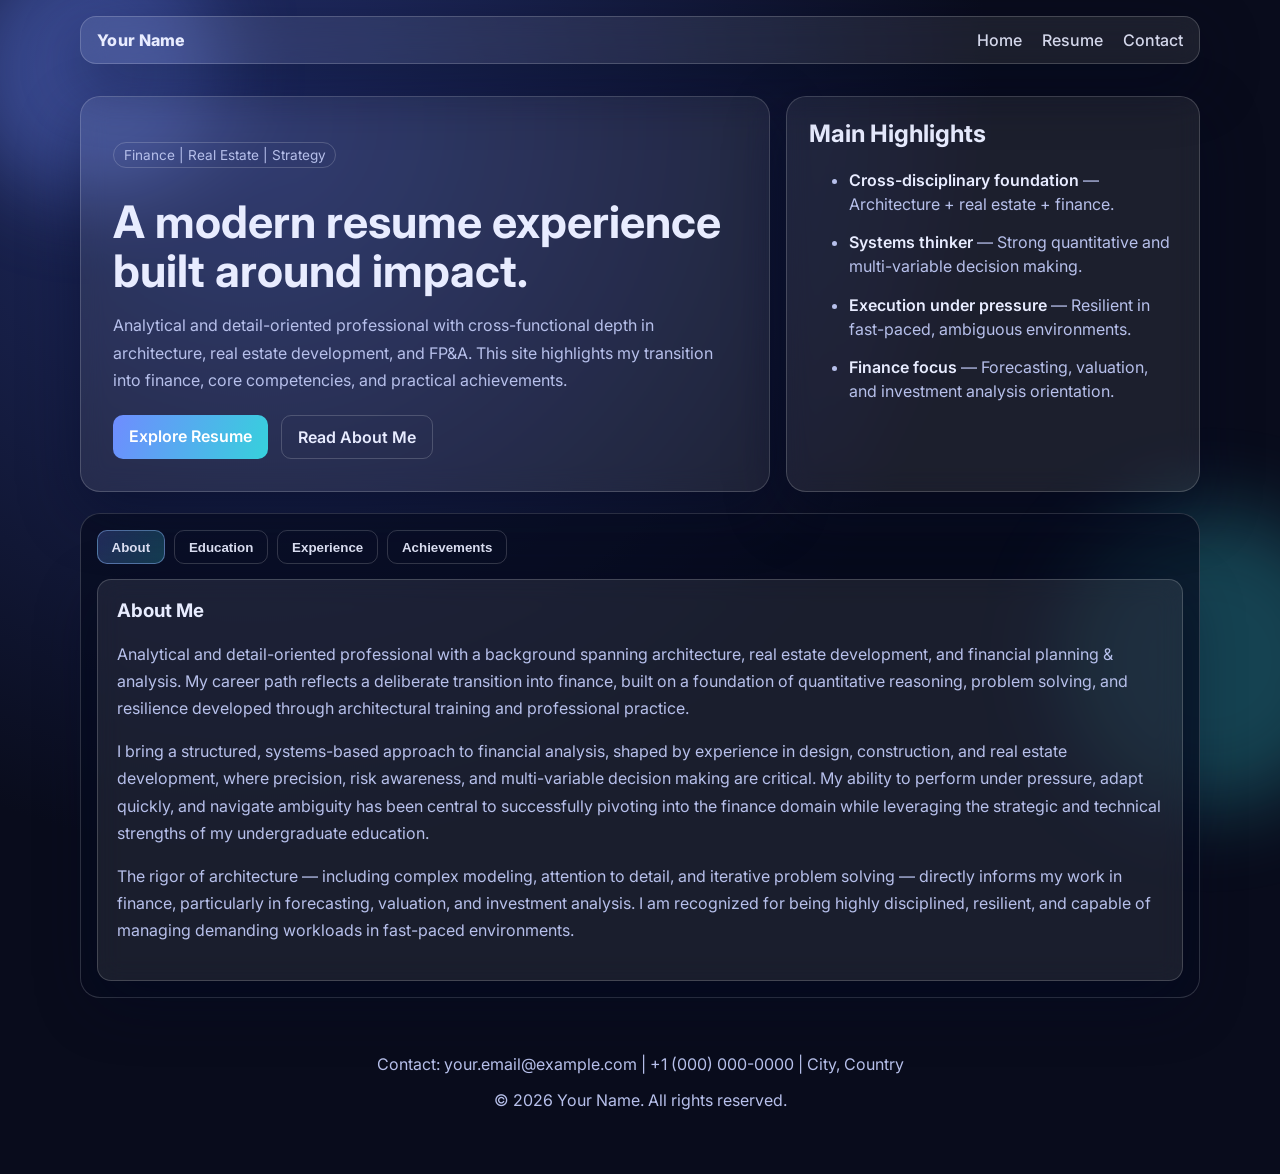
==== index.html @ 7d7ff0dc "Create modern standalone personal resume website" ====
<!doctype html>
<html lang="en">
  <head>
    <meta charset="UTF-8" />
    <meta name="viewport" content="width=device-width, initial-scale=1.0" />
    <title>Personal Resume | Portfolio</title>
    <meta
      name="description"
      content="Modern personal resume website featuring highlights, about, education, experience, and achievements."
    />
    <link rel="preconnect" href="https://fonts.googleapis.com" />
    <link rel="preconnect" href="https://fonts.gstatic.com" crossorigin />
    <link
      href="https://fonts.googleapis.com/css2?family=Inter:wght@400;500;600;700;800&display=swap"
      rel="stylesheet"
    />
    <link rel="stylesheet" href="styles.css" />
  </head>
  <body>
    <div class="bg-orb orb-1"></div>
    <div class="bg-orb orb-2"></div>

    <header class="topbar glass">
      <div class="brand">Your Name</div>
      <nav class="quick-nav" aria-label="Main sections">
        <a href="#home">Home</a>
        <a href="#resume">Resume</a>
        <a href="#contact">Contact</a>
      </nav>
    </header>

    <main>
      <section id="home" class="hero container">
        <div class="hero-content glass">
          <p class="eyebrow">Finance | Real Estate | Strategy</p>
          <h1>A modern resume experience built around impact.</h1>
          <p class="hero-copy">
            Analytical and detail-oriented professional with cross-functional depth in architecture,
            real estate development, and FP&amp;A. This site highlights my transition into finance,
            core competencies, and practical achievements.
          </p>
          <div class="cta-row">
            <a class="btn primary" href="#resume">Explore Resume</a>
            <a class="btn secondary" href="#about">Read About Me</a>
          </div>
        </div>

        <aside class="hero-highlights glass">
          <h2>Main Highlights</h2>
          <ul>
            <li><span>Cross-disciplinary foundation</span> — Architecture + real estate + finance.</li>
            <li><span>Systems thinker</span> — Strong quantitative and multi-variable decision making.</li>
            <li><span>Execution under pressure</span> — Resilient in fast-paced, ambiguous environments.</li>
            <li><span>Finance focus</span> — Forecasting, valuation, and investment analysis orientation.</li>
          </ul>
        </aside>
      </section>

      <section id="resume" class="container resume-shell">
        <div class="tabs" role="tablist" aria-label="Resume content tabs">
          <button class="tab active" data-tab="about" role="tab" aria-selected="true">About</button>
          <button class="tab" data-tab="education" role="tab" aria-selected="false">Education</button>
          <button class="tab" data-tab="experience" role="tab" aria-selected="false">Experience</button>
          <button class="tab" data-tab="achievements" role="tab" aria-selected="false">Achievements</button>
        </div>

        <article id="about" class="panel active glass" role="tabpanel">
          <h3>About Me</h3>
          <p>
            Analytical and detail-oriented professional with a background spanning architecture, real
            estate development, and financial planning &amp; analysis. My career path reflects a
            deliberate transition into finance, built on a foundation of quantitative reasoning,
            problem solving, and resilience developed through architectural training and professional
            practice.
          </p>
          <p>
            I bring a structured, systems-based approach to financial analysis, shaped by experience
            in design, construction, and real estate development, where precision, risk awareness,
            and multi-variable decision making are critical. My ability to perform under pressure,
            adapt quickly, and navigate ambiguity has been central to successfully pivoting into the
            finance domain while leveraging the strategic and technical strengths of my undergraduate
            education.
          </p>
          <p>
            The rigor of architecture — including complex modeling, attention to detail, and
            iterative problem solving — directly informs my work in finance, particularly in
            forecasting, valuation, and investment analysis. I am recognized for being highly
            disciplined, resilient, and capable of managing demanding workloads in fast-paced
            environments.
          </p>
        </article>

        <article id="education" class="panel glass" role="tabpanel" hidden>
          <h3>Education</h3>
          <div class="timeline">
            <div class="timeline-item">
              <h4>Bachelor's Degree in Architecture</h4>
              <p class="meta">University Name • Year</p>
              <p>
                Built a rigorous analytical foundation through design studios, systems modeling, and
                multi-constraint problem solving.
              </p>
            </div>
            <div class="timeline-item">
              <h4>Finance &amp; Analytics Coursework / Certifications</h4>
              <p class="meta">Program Name • Year</p>
              <p>
                Strengthened capabilities in financial modeling, forecasting, valuation, and
                investment analysis.
              </p>
            </div>
          </div>
        </article>

        <article id="experience" class="panel glass" role="tabpanel" hidden>
          <h3>Experience</h3>
          <div class="cards">
            <section class="card">
              <h4>Financial Planning &amp; Analysis</h4>
              <p class="meta">Company • Dates</p>
              <ul>
                <li>Supported budgeting cycles, forecast updates, and variance analysis.</li>
                <li>Developed models to evaluate operational and investment scenarios.</li>
                <li>Partnered cross-functionally to improve financial visibility and decision support.</li>
              </ul>
            </section>
            <section class="card">
              <h4>Real Estate Development</h4>
              <p class="meta">Company • Dates</p>
              <ul>
                <li>Coordinated project planning with cost, timeline, and risk trade-offs in view.</li>
                <li>Assessed development feasibility using multi-variable decision frameworks.</li>
                <li>Contributed to stakeholder communications and execution tracking.</li>
              </ul>
            </section>
            <section class="card">
              <h4>Architecture &amp; Design</h4>
              <p class="meta">Firm • Dates</p>
              <ul>
                <li>Delivered high-detail models and technical documentation under tight timelines.</li>
                <li>Applied iterative, data-informed problem solving to complex design constraints.</li>
                <li>Built a precision-first workflow directly transferable to finance analysis.</li>
              </ul>
            </section>
          </div>
        </article>

        <article id="achievements" class="panel glass" role="tabpanel" hidden>
          <h3>Achievements</h3>
          <div class="achievement-grid">
            <div class="achievement">
              <h4>Career Transition with Momentum</h4>
              <p>
                Successfully pivoted from architecture to finance by leveraging transferable
                analytical and technical strengths.
              </p>
            </div>
            <div class="achievement">
              <h4>High-Pressure Delivery</h4>
              <p>
                Consistently delivered quality outcomes while handling demanding workloads and
                ambiguity.
              </p>
            </div>
            <div class="achievement">
              <h4>Structured Problem Solving</h4>
              <p>
                Recognized for systems-based thinking, detail orientation, and disciplined execution.
              </p>
            </div>
            <div class="achievement">
              <h4>Strategic Financial Perspective</h4>
              <p>
                Applied cross-domain insights to forecasting, valuation, and investment analysis
                decisions.
              </p>
            </div>
          </div>
        </article>
      </section>
    </main>

    <footer id="contact" class="footer container">
      <p>Contact: your.email@example.com | +1 (000) 000-0000 | City, Country</p>
      <p>© <span id="year"></span> Your Name. All rights reserved.</p>
    </footer>

    <script src="app.js"></script>
  </body>
</html>
---- styles.css ----
:root {
  --bg: #090c1c;
  --panel: rgba(255, 255, 255, 0.08);
  --stroke: rgba(255, 255, 255, 0.18);
  --text: #e8ecff;
  --muted: #b7c0eb;
  --accent: #6f8cff;
  --accent-2: #36d1dc;
  --shadow: 0 20px 60px rgba(1, 8, 35, 0.45);
}

* {
  box-sizing: border-box;
}

body {
  margin: 0;
  font-family: 'Inter', system-ui, -apple-system, Segoe UI, Roboto, sans-serif;
  background: radial-gradient(circle at 20% 10%, #212d67 0%, var(--bg) 50%);
  color: var(--text);
  min-height: 100vh;
}

.container {
  width: min(1120px, 92%);
  margin: 0 auto;
}

.glass {
  background: var(--panel);
  border: 1px solid var(--stroke);
  backdrop-filter: blur(12px);
  box-shadow: var(--shadow);
}

.topbar {
  width: min(1120px, 92%);
  margin: 1rem auto 0;
  border-radius: 16px;
  padding: 0.8rem 1rem;
  display: flex;
  justify-content: space-between;
  align-items: center;
  position: sticky;
  top: 1rem;
  z-index: 20;
}

.brand {
  font-weight: 800;
  letter-spacing: 0.3px;
}

.quick-nav a {
  color: var(--text);
  text-decoration: none;
  margin-left: 1rem;
  font-weight: 500;
  opacity: 0.9;
}

.hero {
  margin-top: 2rem;
  display: grid;
  grid-template-columns: 1.25fr 0.75fr;
  gap: 1rem;
}

.hero-content,
.hero-highlights,
.resume-shell,
.footer {
  border-radius: 20px;
}

.hero-content {
  padding: 2rem;
}

.eyebrow {
  display: inline-flex;
  padding: 0.25rem 0.6rem;
  border: 1px solid var(--stroke);
  border-radius: 999px;
  color: var(--muted);
  font-size: 0.85rem;
}

h1 {
  margin: 1rem 0 0.8rem;
  font-size: clamp(1.75rem, 4vw, 2.8rem);
  line-height: 1.1;
}

.hero-copy {
  color: var(--muted);
  line-height: 1.7;
}

.cta-row {
  margin-top: 1.3rem;
  display: flex;
  flex-wrap: wrap;
  gap: 0.8rem;
}

.btn {
  text-decoration: none;
  padding: 0.7rem 1rem;
  border-radius: 10px;
  font-weight: 600;
}

.btn.primary {
  color: #fff;
  background: linear-gradient(110deg, var(--accent), var(--accent-2));
}

.btn.secondary {
  color: var(--text);
  border: 1px solid var(--stroke);
}

.hero-highlights {
  padding: 1.4rem;
}

.hero-highlights h2,
.panel h3 {
  margin-top: 0;
}

.hero-highlights li {
  margin-bottom: 0.9rem;
  color: var(--muted);
  line-height: 1.5;
}

.hero-highlights span {
  color: var(--text);
  font-weight: 600;
}

.resume-shell {
  margin-top: 1.3rem;
  padding: 1rem;
  background: rgba(7, 11, 30, 0.65);
  border: 1px solid var(--stroke);
}

.tabs {
  display: flex;
  flex-wrap: wrap;
  gap: 0.6rem;
  margin-bottom: 0.9rem;
}

.tab {
  background: transparent;
  color: var(--text);
  border: 1px solid var(--stroke);
  border-radius: 10px;
  padding: 0.55rem 0.85rem;
  font-weight: 600;
  cursor: pointer;
}

.tab.active {
  background: linear-gradient(110deg, rgba(111, 140, 255, 0.25), rgba(54, 209, 220, 0.25));
  border-color: rgba(146, 189, 255, 0.5);
}

.panel {
  padding: 1.2rem;
  border-radius: 14px;
}

.panel p,
.panel li {
  color: var(--muted);
  line-height: 1.7;
}

.timeline {
  border-left: 2px solid rgba(136, 157, 255, 0.5);
  padding-left: 1rem;
}

.timeline-item + .timeline-item {
  margin-top: 1rem;
}

.meta {
  color: #a6b1e8;
  font-size: 0.92rem;
}

.cards,
.achievement-grid {
  display: grid;
  gap: 0.9rem;
}

.cards {
  grid-template-columns: repeat(3, minmax(0, 1fr));
}

.card,
.achievement {
  padding: 1rem;
  border: 1px solid var(--stroke);
  border-radius: 12px;
  background: rgba(255, 255, 255, 0.04);
}

.achievement-grid {
  grid-template-columns: repeat(2, minmax(0, 1fr));
}

.footer {
  margin: 1.5rem auto 2rem;
  text-align: center;
  color: var(--muted);
  padding: 1rem;
}

.bg-orb {
  position: fixed;
  border-radius: 50%;
  filter: blur(40px);
  z-index: -1;
}

.orb-1 {
  width: 260px;
  height: 260px;
  background: rgba(111, 140, 255, 0.35);
  top: -60px;
  left: -40px;
}

.orb-2 {
  width: 300px;
  height: 300px;
  background: rgba(54, 209, 220, 0.28);
  right: -80px;
  bottom: 10%;
}

@media (max-width: 920px) {
  .hero,
  .cards,
  .achievement-grid {
    grid-template-columns: 1fr;
  }
}

@media (max-width: 640px) {
  .topbar {
    flex-direction: column;
    gap: 0.5rem;
  }

  .quick-nav a {
    margin: 0 0.4rem;
  }

  .hero-content,
  .hero-highlights {
    padding: 1.2rem;
  }
}
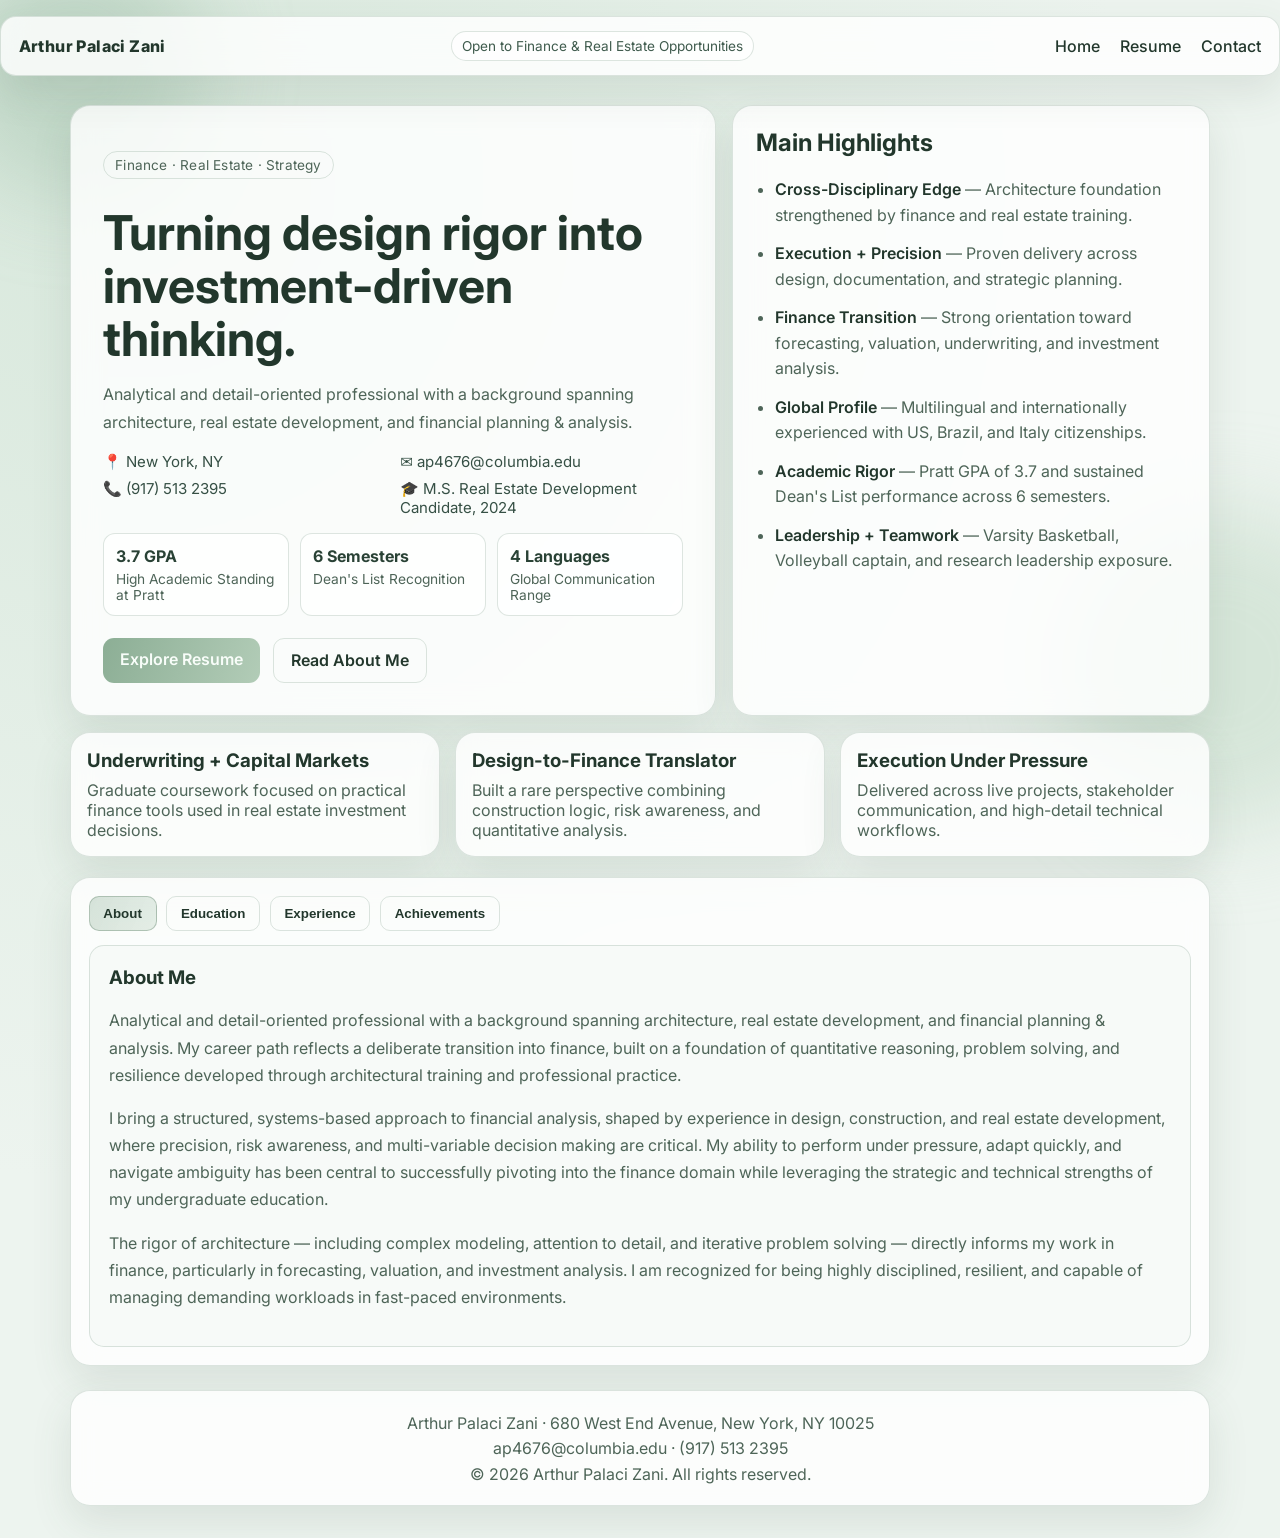
==== commit a977ac49: "Rewrite resume page and refresh PR-ready design" ====
--- a/index.html
+++ b/index.html
@@ -3,11 +3,12 @@
   <head>
     <meta charset="UTF-8" />
     <meta name="viewport" content="width=device-width, initial-scale=1.0" />
-    <title>Personal Resume | Portfolio</title>
+    <title>Arthur Palaci Zani | Resume</title>
     <meta
       name="description"
-      content="Modern personal resume website featuring highlights, about, education, experience, and achievements."
+      content="Modern resume website for Arthur Palaci Zani featuring highlights, education, experience, achievements, and profile details."
     />
+    <meta name="keywords" content="Arthur Palaci Zani, resume, finance, real estate, FP&A, architecture" />
     <link rel="preconnect" href="https://fonts.googleapis.com" />
     <link rel="preconnect" href="https://fonts.gstatic.com" crossorigin />
     <link
@@ -17,11 +18,12 @@
     <link rel="stylesheet" href="styles.css" />
   </head>
   <body>
-    <div class="bg-orb orb-1"></div>
-    <div class="bg-orb orb-2"></div>
+    <div class="bg-orb orb-1" aria-hidden="true"></div>
+    <div class="bg-orb orb-2" aria-hidden="true"></div>
 
     <header class="topbar glass">
-      <div class="brand">Your Name</div>
+      <div class="brand">Arthur Palaci Zani</div>
+      <p class="status-pill">Open to Finance &amp; Real Estate Opportunities</p>
       <nav class="quick-nav" aria-label="Main sections">
         <a href="#home">Home</a>
         <a href="#resume">Resume</a>
@@ -32,13 +34,32 @@
     <main>
       <section id="home" class="hero container">
         <div class="hero-content glass">
-          <p class="eyebrow">Finance | Real Estate | Strategy</p>
-          <h1>A modern resume experience built around impact.</h1>
+          <p class="eyebrow">Finance · Real Estate · Strategy</p>
+          <h1>Turning design rigor into investment-driven thinking.</h1>
           <p class="hero-copy">
-            Analytical and detail-oriented professional with cross-functional depth in architecture,
-            real estate development, and FP&amp;A. This site highlights my transition into finance,
-            core competencies, and practical achievements.
-          </p>
+            Analytical and detail-oriented professional with a background spanning architecture,
+            real estate development, and financial planning &amp; analysis.
+          </p>
+          <div class="meta-grid">
+            <p>📍 New York, NY</p>
+            <p>✉️ ap4676@columbia.edu</p>
+            <p>📞 (917) 513 2395</p>
+            <p>🎓 M.S. Real Estate Development Candidate, 2024</p>
+          </div>
+          <div class="kpi-grid" aria-label="Profile key performance indicators">
+            <div class="kpi-card">
+              <p class="kpi-value">3.7 GPA</p>
+              <p class="kpi-label">High Academic Standing at Pratt</p>
+            </div>
+            <div class="kpi-card">
+              <p class="kpi-value">6 Semesters</p>
+              <p class="kpi-label">Dean's List Recognition</p>
+            </div>
+            <div class="kpi-card">
+              <p class="kpi-value">4 Languages</p>
+              <p class="kpi-label">Global Communication Range</p>
+            </div>
+          </div>
           <div class="cta-row">
             <a class="btn primary" href="#resume">Explore Resume</a>
             <a class="btn secondary" href="#about">Read About Me</a>
@@ -48,15 +69,32 @@
         <aside class="hero-highlights glass">
           <h2>Main Highlights</h2>
           <ul>
-            <li><span>Cross-disciplinary foundation</span> — Architecture + real estate + finance.</li>
-            <li><span>Systems thinker</span> — Strong quantitative and multi-variable decision making.</li>
-            <li><span>Execution under pressure</span> — Resilient in fast-paced, ambiguous environments.</li>
-            <li><span>Finance focus</span> — Forecasting, valuation, and investment analysis orientation.</li>
+            <li><span>Cross-Disciplinary Edge</span> — Architecture foundation strengthened by finance and real estate training.</li>
+            <li><span>Execution + Precision</span> — Proven delivery across design, documentation, and strategic planning.</li>
+            <li><span>Finance Transition</span> — Strong orientation toward forecasting, valuation, underwriting, and investment analysis.</li>
+            <li><span>Global Profile</span> — Multilingual and internationally experienced with US, Brazil, and Italy citizenships.</li>
+            <li><span>Academic Rigor</span> — Pratt GPA of 3.7 and sustained Dean's List performance across 6 semesters.</li>
+            <li><span>Leadership + Teamwork</span> — Varsity Basketball, Volleyball captain, and research leadership exposure.</li>
           </ul>
         </aside>
       </section>
 
-      <section id="resume" class="container resume-shell">
+      <section class="container snapshot" aria-label="Impact snapshot">
+        <article class="snapshot-card glass">
+          <h3>Underwriting + Capital Markets</h3>
+          <p>Graduate coursework focused on practical finance tools used in real estate investment decisions.</p>
+        </article>
+        <article class="snapshot-card glass">
+          <h3>Design-to-Finance Translator</h3>
+          <p>Built a rare perspective combining construction logic, risk awareness, and quantitative analysis.</p>
+        </article>
+        <article class="snapshot-card glass">
+          <h3>Execution Under Pressure</h3>
+          <p>Delivered across live projects, stakeholder communication, and high-detail technical workflows.</p>
+        </article>
+      </section>
+
+      <section id="resume" class="container resume-shell glass">
         <div class="tabs" role="tablist" aria-label="Resume content tabs">
           <button class="tab active" data-tab="about" role="tab" aria-selected="true">About</button>
           <button class="tab" data-tab="education" role="tab" aria-selected="false">Education</button>
@@ -64,7 +102,7 @@
           <button class="tab" data-tab="achievements" role="tab" aria-selected="false">Achievements</button>
         </div>
 
-        <article id="about" class="panel active glass" role="tabpanel">
+        <article id="about" class="panel active" role="tabpanel">
           <h3>About Me</h3>
           <p>
             Analytical and detail-oriented professional with a background spanning architecture, real
@@ -90,99 +128,115 @@
           </p>
         </article>
 
-        <article id="education" class="panel glass" role="tabpanel" hidden>
+        <article id="education" class="panel" role="tabpanel" hidden>
           <h3>Education</h3>
           <div class="timeline">
             <div class="timeline-item">
-              <h4>Bachelor's Degree in Architecture</h4>
-              <p class="meta">University Name • Year</p>
+              <h4>Columbia University — M.S. Real Estate Development Candidate</h4>
+              <p class="meta">2024 · High-level graduate performance in real estate finance curriculum</p>
               <p>
-                Built a rigorous analytical foundation through design studios, systems modeling, and
-                multi-constraint problem solving.
+                Relevant coursework: Real Estate Finance, Funds Management &amp; Capital Raising,
+                Securitized Commercial RE Debt, Underwriting, Capital Markets, and REIT Analysis.
               </p>
             </div>
             <div class="timeline-item">
-              <h4>Finance &amp; Analytics Coursework / Certifications</h4>
-              <p class="meta">Program Name • Year</p>
+              <h4>Pratt Institute — Bachelor of Architecture</h4>
+              <p class="meta">2024 · GPA 3.7 · Dean's List (6 semesters)</p>
               <p>
-                Strengthened capabilities in financial modeling, forecasting, valuation, and
-                investment analysis.
+                Relevant coursework: Design 1–5, Entrepreneurial Mindset, Representation 1–3,
+                Macro &amp; Micro Economics, Construction Documents, Concrete, Steel, and Statics.
               </p>
-            </div>
-          </div>
-        </article>
-
-        <article id="experience" class="panel glass" role="tabpanel" hidden>
+              <p>
+                Minor in Entrepreneurship. Activities include Varsity Basketball (3 years), Volleyball
+                Captain (2019), and Research Assistant (4th year).
+              </p>
+            </div>
+          </div>
+        </article>
+
+        <article id="experience" class="panel" role="tabpanel" hidden>
           <h3>Experience</h3>
           <div class="cards">
             <section class="card">
-              <h4>Financial Planning &amp; Analysis</h4>
-              <p class="meta">Company • Dates</p>
-              <ul>
-                <li>Supported budgeting cycles, forecast updates, and variance analysis.</li>
-                <li>Developed models to evaluate operational and investment scenarios.</li>
-                <li>Partnered cross-functionally to improve financial visibility and decision support.</li>
+              <h4>LHP Architects — Junior Designer / Marketing Strategist</h4>
+              <p class="meta">New York, NY · August 2022 – 2025</p>
+              <ul>
+                <li>Innovated architectural designs and led marketing strategies to improve outreach and engagement.</li>
+                <li>Built social media content strategy across Facebook and LinkedIn, increasing digital visibility.</li>
+                <li>Collaborated on MTA 68th Street Hunter Station rehabilitation and ADA compliance-driven redesigns.</li>
+                <li>Contributed to RFPs, design refinements, and construction documentation across civic/public projects.</li>
+                <li>Produced 3D models and prints supporting submissions and project storytelling.</li>
               </ul>
             </section>
             <section class="card">
-              <h4>Real Estate Development</h4>
-              <p class="meta">Company • Dates</p>
-              <ul>
-                <li>Coordinated project planning with cost, timeline, and risk trade-offs in view.</li>
-                <li>Assessed development feasibility using multi-variable decision frameworks.</li>
-                <li>Contributed to stakeholder communications and execution tracking.</li>
+              <h4>XDEA Architects — Employee / Design Consultant</h4>
+              <p class="meta">New York, NY · June 2022 – August 2022</p>
+              <ul>
+                <li>Prepared design animations and project documentation to accelerate approvals and client decisions.</li>
+                <li>Supported development planning for a Florida Board of Veterans memorial project.</li>
+                <li>Contributed design work for a new sports facility in partnership with a Florida school district.</li>
               </ul>
             </section>
             <section class="card">
-              <h4>Architecture &amp; Design</h4>
-              <p class="meta">Firm • Dates</p>
-              <ul>
-                <li>Delivered high-detail models and technical documentation under tight timelines.</li>
-                <li>Applied iterative, data-informed problem solving to complex design constraints.</li>
-                <li>Built a precision-first workflow directly transferable to finance analysis.</li>
+              <h4>Jonathan Raible — Restoration Architect Intern</h4>
+              <p class="meta">New York, NY · May 2021 – August 2021</p>
+              <ul>
+                <li>Built technical knowledge in historical restoration and preservation workflows.</li>
+                <li>Performed site visits to identify structural issues and support practical restoration strategies.</li>
+                <li>Strengthened architectural diagnostics, problem solving, and field coordination skills.</li>
               </ul>
             </section>
           </div>
         </article>
 
-        <article id="achievements" class="panel glass" role="tabpanel" hidden>
-          <h3>Achievements</h3>
+        <article id="achievements" class="panel" role="tabpanel" hidden>
+          <h3>Achievements &amp; Additional Information</h3>
           <div class="achievement-grid">
             <div class="achievement">
-              <h4>Career Transition with Momentum</h4>
-              <p>
-                Successfully pivoted from architecture to finance by leveraging transferable
-                analytical and technical strengths.
-              </p>
-            </div>
-            <div class="achievement">
-              <h4>High-Pressure Delivery</h4>
-              <p>
-                Consistently delivered quality outcomes while handling demanding workloads and
-                ambiguity.
-              </p>
-            </div>
-            <div class="achievement">
-              <h4>Structured Problem Solving</h4>
-              <p>
-                Recognized for systems-based thinking, detail orientation, and disciplined execution.
-              </p>
-            </div>
-            <div class="achievement">
-              <h4>Strategic Financial Perspective</h4>
-              <p>
-                Applied cross-domain insights to forecasting, valuation, and investment analysis
-                decisions.
-              </p>
+              <h4>Certifications &amp; Awards</h4>
+              <ul>
+                <li>FAA Drone Certified</li>
+                <li>OSHEA Certification</li>
+                <li>ACADIA Research Project Publication</li>
+                <li>ACADIA Denver Presentation</li>
+                <li>Selected Projects (6 semesters)</li>
+              </ul>
+            </div>
+            <div class="achievement">
+              <h4>Technical Skills</h4>
+              <ul>
+                <li>Adobe Suite</li>
+                <li>Excel</li>
+                <li>Bloomberg</li>
+                <li>Refinitiv Workspace</li>
+                <li>Bluebeam, BIM, and Revit</li>
+              </ul>
+            </div>
+            <div class="achievement">
+              <h4>Languages</h4>
+              <ul>
+                <li>English</li>
+                <li>Portuguese</li>
+                <li>Spanish</li>
+                <li>Italian</li>
+              </ul>
+            </div>
+            <div class="achievement">
+              <h4>Interests &amp; Citizenship</h4>
+              <ul>
+                <li>Basketball, Tennis, Skiing, Motor Racing</li>
+                <li>Citizenships: United States, Brazil, Italy</li>
+              </ul>
             </div>
           </div>
         </article>
       </section>
     </main>
 
-    <footer id="contact" class="footer container">
-      <p>Contact: your.email@example.com | +1 (000) 000-0000 | City, Country</p>
-      <p>© <span id="year"></span> Your Name. All rights reserved.</p>
+    <footer id="contact" class="footer container glass">
+      <p>Arthur Palaci Zani · 680 West End Avenue, New York, NY 10025</p>
+      <p>ap4676@columbia.edu · (917) 513 2395</p>
+      <p>© <span id="year"></span> Arthur Palaci Zani. All rights reserved.</p>
     </footer>
 
     <script src="app.js"></script>
--- a/styles.css
+++ b/styles.css
@@ -1,12 +1,13 @@
 :root {
-  --bg: #090c1c;
-  --panel: rgba(255, 255, 255, 0.08);
-  --stroke: rgba(255, 255, 255, 0.18);
-  --text: #e8ecff;
-  --muted: #b7c0eb;
-  --accent: #6f8cff;
-  --accent-2: #36d1dc;
-  --shadow: 0 20px 60px rgba(1, 8, 35, 0.45);
+  --bg: #edf4ef;
+  --panel: rgba(255, 255, 255, 0.82);
+  --panel-soft: rgba(246, 250, 247, 0.88);
+  --stroke: rgba(121, 151, 130, 0.25);
+  --text: #22372c;
+  --muted: #4e6558;
+  --accent: #8cae95;
+  --accent-2: #b2ccb7;
+  --shadow: 0 16px 40px rgba(69, 90, 74, 0.12);
 }
 
 * {
@@ -16,58 +17,69 @@
 body {
   margin: 0;
   font-family: 'Inter', system-ui, -apple-system, Segoe UI, Roboto, sans-serif;
-  background: radial-gradient(circle at 20% 10%, #212d67 0%, var(--bg) 50%);
+  background: radial-gradient(circle at 10% 12%, #d8e8dc 0%, var(--bg) 56%);
   color: var(--text);
   min-height: 100vh;
 }
 
 .container {
-  width: min(1120px, 92%);
+  width: min(1140px, 92%);
   margin: 0 auto;
 }
 
 .glass {
   background: var(--panel);
   border: 1px solid var(--stroke);
-  backdrop-filter: blur(12px);
   box-shadow: var(--shadow);
+  backdrop-filter: blur(14px);
 }
 
 .topbar {
-  width: min(1120px, 92%);
-  margin: 1rem auto 0;
+  margin-top: 1rem;
   border-radius: 16px;
-  padding: 0.8rem 1rem;
-  display: flex;
-  justify-content: space-between;
+  padding: 0.9rem 1.1rem;
+  display: grid;
+  grid-template-columns: auto 1fr auto;
+  gap: 0.8rem;
   align-items: center;
   position: sticky;
   top: 1rem;
-  z-index: 20;
+  z-index: 30;
 }
 
 .brand {
   font-weight: 800;
-  letter-spacing: 0.3px;
+  letter-spacing: 0.4px;
+}
+
+.status-pill {
+  margin: 0;
+  justify-self: center;
+  font-size: 0.85rem;
+  color: #3f5b4d;
+  border: 1px solid var(--stroke);
+  padding: 0.35rem 0.65rem;
+  border-radius: 999px;
+  background: rgba(255, 255, 255, 0.7);
 }
 
 .quick-nav a {
-  color: var(--text);
   text-decoration: none;
+  color: var(--text);
+  font-weight: 500;
   margin-left: 1rem;
-  font-weight: 500;
-  opacity: 0.9;
 }
 
 .hero {
-  margin-top: 2rem;
-  display: grid;
-  grid-template-columns: 1.25fr 0.75fr;
+  margin-top: 1.8rem;
+  display: grid;
+  grid-template-columns: 1.15fr 0.85fr;
   gap: 1rem;
 }
 
 .hero-content,
 .hero-highlights,
+.snapshot-card,
 .resume-shell,
 .footer {
   border-radius: 20px;
@@ -78,17 +90,18 @@
 }
 
 .eyebrow {
-  display: inline-flex;
-  padding: 0.25rem 0.6rem;
+  display: inline-block;
   border: 1px solid var(--stroke);
   border-radius: 999px;
   color: var(--muted);
+  padding: 0.3rem 0.7rem;
   font-size: 0.85rem;
+  letter-spacing: 0.2px;
 }
 
 h1 {
-  margin: 1rem 0 0.8rem;
-  font-size: clamp(1.75rem, 4vw, 2.8rem);
+  margin: 0.9rem 0 0.8rem;
+  font-size: clamp(1.8rem, 4vw, 3rem);
   line-height: 1.1;
 }
 
@@ -97,8 +110,47 @@
   line-height: 1.7;
 }
 
+.meta-grid {
+  display: grid;
+  grid-template-columns: repeat(2, minmax(0, 1fr));
+  gap: 0.5rem 0.9rem;
+  margin-top: 1rem;
+}
+
+.meta-grid p {
+  margin: 0;
+  color: #365045;
+  font-size: 0.94rem;
+}
+
+.kpi-grid {
+  margin-top: 1rem;
+  display: grid;
+  grid-template-columns: repeat(3, minmax(0, 1fr));
+  gap: 0.7rem;
+}
+
+.kpi-card {
+  background: rgba(255, 255, 255, 0.8);
+  border: 1px solid var(--stroke);
+  border-radius: 12px;
+  padding: 0.75rem;
+}
+
+.kpi-value {
+  margin: 0;
+  font-weight: 700;
+  color: #294235;
+}
+
+.kpi-label {
+  margin: 0.3rem 0 0;
+  color: var(--muted);
+  font-size: 0.86rem;
+}
+
 .cta-row {
-  margin-top: 1.3rem;
+  margin-top: 1.4rem;
   display: flex;
   flex-wrap: wrap;
   gap: 0.8rem;
@@ -106,13 +158,13 @@
 
 .btn {
   text-decoration: none;
-  padding: 0.7rem 1rem;
-  border-radius: 10px;
   font-weight: 600;
+  border-radius: 11px;
+  padding: 0.72rem 1.06rem;
 }
 
 .btn.primary {
-  color: #fff;
+  color: #f8fdf9;
   background: linear-gradient(110deg, var(--accent), var(--accent-2));
 }
 
@@ -130,10 +182,14 @@
   margin-top: 0;
 }
 
+.hero-highlights ul {
+  padding-left: 1.2rem;
+}
+
 .hero-highlights li {
-  margin-bottom: 0.9rem;
-  color: var(--muted);
-  line-height: 1.5;
+  color: var(--muted);
+  margin-bottom: 0.8rem;
+  line-height: 1.6;
 }
 
 .hero-highlights span {
@@ -141,11 +197,29 @@
   font-weight: 600;
 }
 
+.snapshot {
+  margin-top: 1rem;
+  display: grid;
+  grid-template-columns: repeat(3, minmax(0, 1fr));
+  gap: 0.9rem;
+}
+
+.snapshot-card {
+  padding: 1rem;
+}
+
+.snapshot-card h3 {
+  margin: 0 0 0.5rem;
+}
+
+.snapshot-card p {
+  margin: 0;
+  color: var(--muted);
+}
+
 .resume-shell {
-  margin-top: 1.3rem;
-  padding: 1rem;
-  background: rgba(7, 11, 30, 0.65);
-  border: 1px solid var(--stroke);
+  margin-top: 1.25rem;
+  padding: 1.1rem;
 }
 
 .tabs {
@@ -160,19 +234,21 @@
   color: var(--text);
   border: 1px solid var(--stroke);
   border-radius: 10px;
-  padding: 0.55rem 0.85rem;
+  padding: 0.58rem 0.86rem;
   font-weight: 600;
   cursor: pointer;
 }
 
 .tab.active {
-  background: linear-gradient(110deg, rgba(111, 140, 255, 0.25), rgba(54, 209, 220, 0.25));
-  border-color: rgba(146, 189, 255, 0.5);
+  background: linear-gradient(115deg, rgba(140, 174, 149, 0.34), rgba(178, 204, 183, 0.32));
+  border-color: rgba(121, 151, 130, 0.48);
 }
 
 .panel {
+  border-radius: 15px;
+  border: 1px solid var(--stroke);
+  background: var(--panel-soft);
   padding: 1.2rem;
-  border-radius: 14px;
 }
 
 .panel p,
@@ -182,7 +258,7 @@
 }
 
 .timeline {
-  border-left: 2px solid rgba(136, 157, 255, 0.5);
+  border-left: 2px solid rgba(153, 177, 255, 0.5);
   padding-left: 1rem;
 }
 
@@ -191,14 +267,15 @@
 }
 
 .meta {
-  color: #a6b1e8;
-  font-size: 0.92rem;
+  color: #5d7769;
+  font-size: 0.93rem;
+  margin-top: -0.2rem;
 }
 
 .cards,
 .achievement-grid {
   display: grid;
-  gap: 0.9rem;
+  gap: 0.95rem;
 }
 
 .cards {
@@ -207,14 +284,24 @@
 
 .card,
 .achievement {
+  border: 1px solid var(--stroke);
+  border-radius: 12px;
+  background: rgba(255, 255, 255, 0.72);
   padding: 1rem;
-  border: 1px solid var(--stroke);
-  border-radius: 12px;
-  background: rgba(255, 255, 255, 0.04);
+}
+
+.card h4,
+.achievement h4 {
+  margin-top: 0;
 }
 
 .achievement-grid {
   grid-template-columns: repeat(2, minmax(0, 1fr));
+}
+
+.achievement ul {
+  margin: 0;
+  padding-left: 1rem;
 }
 
 .footer {
@@ -224,49 +311,57 @@
   padding: 1rem;
 }
 
+.footer p {
+  margin: 0.35rem 0;
+}
+
 .bg-orb {
   position: fixed;
   border-radius: 50%;
-  filter: blur(40px);
+  filter: blur(45px);
   z-index: -1;
 }
 
 .orb-1 {
   width: 260px;
   height: 260px;
-  background: rgba(111, 140, 255, 0.35);
-  top: -60px;
-  left: -40px;
+  background: rgba(145, 182, 154, 0.35);
+  top: -65px;
+  left: -55px;
 }
 
 .orb-2 {
-  width: 300px;
-  height: 300px;
-  background: rgba(54, 209, 220, 0.28);
-  right: -80px;
-  bottom: 10%;
-}
-
-@media (max-width: 920px) {
+  width: 320px;
+  height: 320px;
+  background: rgba(187, 214, 191, 0.45);
+  bottom: 8%;
+  right: -100px;
+}
+
+@media (max-width: 980px) {
   .hero,
   .cards,
-  .achievement-grid {
+  .achievement-grid,
+  .meta-grid,
+  .kpi-grid,
+  .snapshot {
     grid-template-columns: 1fr;
   }
+
+  .topbar {
+    grid-template-columns: 1fr;
+    justify-items: center;
+  }
 }
 
 @media (max-width: 640px) {
-  .topbar {
-    flex-direction: column;
-    gap: 0.5rem;
+  .quick-nav a {
+    margin: 0 0.55rem;
   }
 
-  .quick-nav a {
-    margin: 0 0.4rem;
+  .hero-content,
+  .hero-highlights,
+  .resume-shell {
+    padding: 1rem;
   }
-
-  .hero-content,
-  .hero-highlights {
-    padding: 1.2rem;
-  }
-}
+}
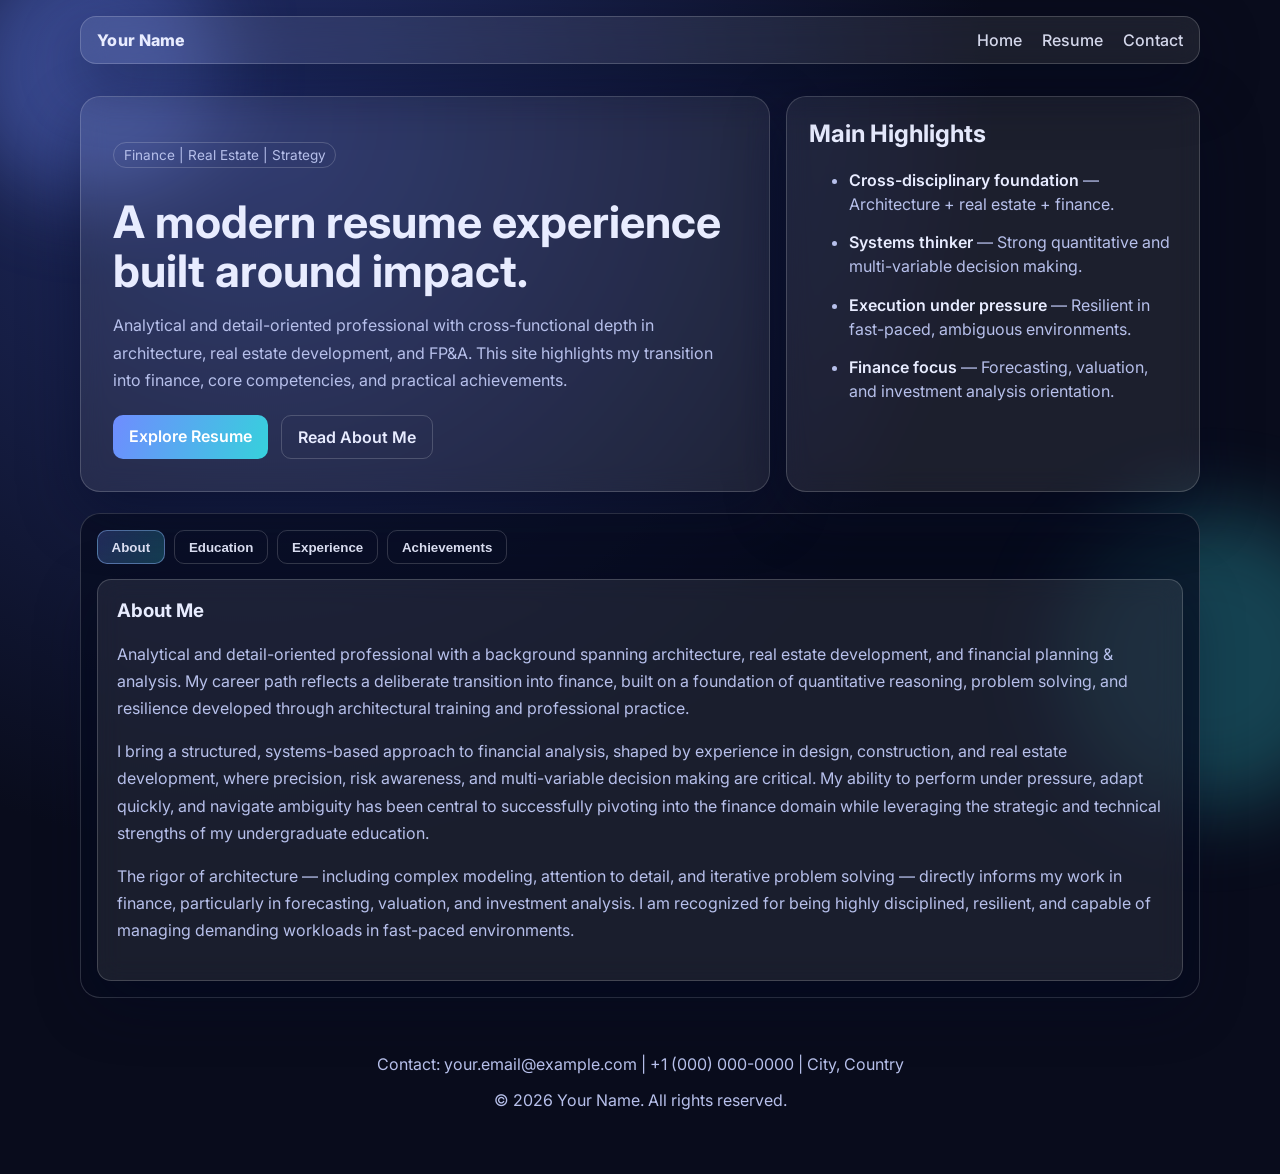
==== commit 296c1ee0: "Merge branch 'main' into codex/create-modern-personal-resume-website-0tsnki" ====
--- a/index.html
+++ b/index.html
@@ -3,12 +3,11 @@
   <head>
     <meta charset="UTF-8" />
     <meta name="viewport" content="width=device-width, initial-scale=1.0" />
-    <title>Arthur Palaci Zani | Resume</title>
+    <title>Personal Resume | Portfolio</title>
     <meta
       name="description"
-      content="Modern resume website for Arthur Palaci Zani featuring highlights, education, experience, achievements, and profile details."
+      content="Modern personal resume website featuring highlights, about, education, experience, and achievements."
     />
-    <meta name="keywords" content="Arthur Palaci Zani, resume, finance, real estate, FP&A, architecture" />
     <link rel="preconnect" href="https://fonts.googleapis.com" />
     <link rel="preconnect" href="https://fonts.gstatic.com" crossorigin />
     <link
@@ -18,12 +17,11 @@
     <link rel="stylesheet" href="styles.css" />
   </head>
   <body>
-    <div class="bg-orb orb-1" aria-hidden="true"></div>
-    <div class="bg-orb orb-2" aria-hidden="true"></div>
+    <div class="bg-orb orb-1"></div>
+    <div class="bg-orb orb-2"></div>
 
     <header class="topbar glass">
-      <div class="brand">Arthur Palaci Zani</div>
-      <p class="status-pill">Open to Finance &amp; Real Estate Opportunities</p>
+      <div class="brand">Your Name</div>
       <nav class="quick-nav" aria-label="Main sections">
         <a href="#home">Home</a>
         <a href="#resume">Resume</a>
@@ -34,32 +32,13 @@
     <main>
       <section id="home" class="hero container">
         <div class="hero-content glass">
-          <p class="eyebrow">Finance · Real Estate · Strategy</p>
-          <h1>Turning design rigor into investment-driven thinking.</h1>
+          <p class="eyebrow">Finance | Real Estate | Strategy</p>
+          <h1>A modern resume experience built around impact.</h1>
           <p class="hero-copy">
-            Analytical and detail-oriented professional with a background spanning architecture,
-            real estate development, and financial planning &amp; analysis.
+            Analytical and detail-oriented professional with cross-functional depth in architecture,
+            real estate development, and FP&amp;A. This site highlights my transition into finance,
+            core competencies, and practical achievements.
           </p>
-          <div class="meta-grid">
-            <p>📍 New York, NY</p>
-            <p>✉️ ap4676@columbia.edu</p>
-            <p>📞 (917) 513 2395</p>
-            <p>🎓 M.S. Real Estate Development Candidate, 2024</p>
-          </div>
-          <div class="kpi-grid" aria-label="Profile key performance indicators">
-            <div class="kpi-card">
-              <p class="kpi-value">3.7 GPA</p>
-              <p class="kpi-label">High Academic Standing at Pratt</p>
-            </div>
-            <div class="kpi-card">
-              <p class="kpi-value">6 Semesters</p>
-              <p class="kpi-label">Dean's List Recognition</p>
-            </div>
-            <div class="kpi-card">
-              <p class="kpi-value">4 Languages</p>
-              <p class="kpi-label">Global Communication Range</p>
-            </div>
-          </div>
           <div class="cta-row">
             <a class="btn primary" href="#resume">Explore Resume</a>
             <a class="btn secondary" href="#about">Read About Me</a>
@@ -69,32 +48,15 @@
         <aside class="hero-highlights glass">
           <h2>Main Highlights</h2>
           <ul>
-            <li><span>Cross-Disciplinary Edge</span> — Architecture foundation strengthened by finance and real estate training.</li>
-            <li><span>Execution + Precision</span> — Proven delivery across design, documentation, and strategic planning.</li>
-            <li><span>Finance Transition</span> — Strong orientation toward forecasting, valuation, underwriting, and investment analysis.</li>
-            <li><span>Global Profile</span> — Multilingual and internationally experienced with US, Brazil, and Italy citizenships.</li>
-            <li><span>Academic Rigor</span> — Pratt GPA of 3.7 and sustained Dean's List performance across 6 semesters.</li>
-            <li><span>Leadership + Teamwork</span> — Varsity Basketball, Volleyball captain, and research leadership exposure.</li>
+            <li><span>Cross-disciplinary foundation</span> — Architecture + real estate + finance.</li>
+            <li><span>Systems thinker</span> — Strong quantitative and multi-variable decision making.</li>
+            <li><span>Execution under pressure</span> — Resilient in fast-paced, ambiguous environments.</li>
+            <li><span>Finance focus</span> — Forecasting, valuation, and investment analysis orientation.</li>
           </ul>
         </aside>
       </section>
 
-      <section class="container snapshot" aria-label="Impact snapshot">
-        <article class="snapshot-card glass">
-          <h3>Underwriting + Capital Markets</h3>
-          <p>Graduate coursework focused on practical finance tools used in real estate investment decisions.</p>
-        </article>
-        <article class="snapshot-card glass">
-          <h3>Design-to-Finance Translator</h3>
-          <p>Built a rare perspective combining construction logic, risk awareness, and quantitative analysis.</p>
-        </article>
-        <article class="snapshot-card glass">
-          <h3>Execution Under Pressure</h3>
-          <p>Delivered across live projects, stakeholder communication, and high-detail technical workflows.</p>
-        </article>
-      </section>
-
-      <section id="resume" class="container resume-shell glass">
+      <section id="resume" class="container resume-shell">
         <div class="tabs" role="tablist" aria-label="Resume content tabs">
           <button class="tab active" data-tab="about" role="tab" aria-selected="true">About</button>
           <button class="tab" data-tab="education" role="tab" aria-selected="false">Education</button>
@@ -102,7 +64,7 @@
           <button class="tab" data-tab="achievements" role="tab" aria-selected="false">Achievements</button>
         </div>
 
-        <article id="about" class="panel active" role="tabpanel">
+        <article id="about" class="panel active glass" role="tabpanel">
           <h3>About Me</h3>
           <p>
             Analytical and detail-oriented professional with a background spanning architecture, real
@@ -128,115 +90,99 @@
           </p>
         </article>
 
-        <article id="education" class="panel" role="tabpanel" hidden>
+        <article id="education" class="panel glass" role="tabpanel" hidden>
           <h3>Education</h3>
           <div class="timeline">
             <div class="timeline-item">
-              <h4>Columbia University — M.S. Real Estate Development Candidate</h4>
-              <p class="meta">2024 · High-level graduate performance in real estate finance curriculum</p>
+              <h4>Bachelor's Degree in Architecture</h4>
+              <p class="meta">University Name • Year</p>
               <p>
-                Relevant coursework: Real Estate Finance, Funds Management &amp; Capital Raising,
-                Securitized Commercial RE Debt, Underwriting, Capital Markets, and REIT Analysis.
+                Built a rigorous analytical foundation through design studios, systems modeling, and
+                multi-constraint problem solving.
               </p>
             </div>
             <div class="timeline-item">
-              <h4>Pratt Institute — Bachelor of Architecture</h4>
-              <p class="meta">2024 · GPA 3.7 · Dean's List (6 semesters)</p>
+              <h4>Finance &amp; Analytics Coursework / Certifications</h4>
+              <p class="meta">Program Name • Year</p>
               <p>
-                Relevant coursework: Design 1–5, Entrepreneurial Mindset, Representation 1–3,
-                Macro &amp; Micro Economics, Construction Documents, Concrete, Steel, and Statics.
-              </p>
-              <p>
-                Minor in Entrepreneurship. Activities include Varsity Basketball (3 years), Volleyball
-                Captain (2019), and Research Assistant (4th year).
+                Strengthened capabilities in financial modeling, forecasting, valuation, and
+                investment analysis.
               </p>
             </div>
           </div>
         </article>
 
-        <article id="experience" class="panel" role="tabpanel" hidden>
+        <article id="experience" class="panel glass" role="tabpanel" hidden>
           <h3>Experience</h3>
           <div class="cards">
             <section class="card">
-              <h4>LHP Architects — Junior Designer / Marketing Strategist</h4>
-              <p class="meta">New York, NY · August 2022 – 2025</p>
+              <h4>Financial Planning &amp; Analysis</h4>
+              <p class="meta">Company • Dates</p>
               <ul>
-                <li>Innovated architectural designs and led marketing strategies to improve outreach and engagement.</li>
-                <li>Built social media content strategy across Facebook and LinkedIn, increasing digital visibility.</li>
-                <li>Collaborated on MTA 68th Street Hunter Station rehabilitation and ADA compliance-driven redesigns.</li>
-                <li>Contributed to RFPs, design refinements, and construction documentation across civic/public projects.</li>
-                <li>Produced 3D models and prints supporting submissions and project storytelling.</li>
+                <li>Supported budgeting cycles, forecast updates, and variance analysis.</li>
+                <li>Developed models to evaluate operational and investment scenarios.</li>
+                <li>Partnered cross-functionally to improve financial visibility and decision support.</li>
               </ul>
             </section>
             <section class="card">
-              <h4>XDEA Architects — Employee / Design Consultant</h4>
-              <p class="meta">New York, NY · June 2022 – August 2022</p>
+              <h4>Real Estate Development</h4>
+              <p class="meta">Company • Dates</p>
               <ul>
-                <li>Prepared design animations and project documentation to accelerate approvals and client decisions.</li>
-                <li>Supported development planning for a Florida Board of Veterans memorial project.</li>
-                <li>Contributed design work for a new sports facility in partnership with a Florida school district.</li>
+                <li>Coordinated project planning with cost, timeline, and risk trade-offs in view.</li>
+                <li>Assessed development feasibility using multi-variable decision frameworks.</li>
+                <li>Contributed to stakeholder communications and execution tracking.</li>
               </ul>
             </section>
             <section class="card">
-              <h4>Jonathan Raible — Restoration Architect Intern</h4>
-              <p class="meta">New York, NY · May 2021 – August 2021</p>
+              <h4>Architecture &amp; Design</h4>
+              <p class="meta">Firm • Dates</p>
               <ul>
-                <li>Built technical knowledge in historical restoration and preservation workflows.</li>
-                <li>Performed site visits to identify structural issues and support practical restoration strategies.</li>
-                <li>Strengthened architectural diagnostics, problem solving, and field coordination skills.</li>
+                <li>Delivered high-detail models and technical documentation under tight timelines.</li>
+                <li>Applied iterative, data-informed problem solving to complex design constraints.</li>
+                <li>Built a precision-first workflow directly transferable to finance analysis.</li>
               </ul>
             </section>
           </div>
         </article>
 
-        <article id="achievements" class="panel" role="tabpanel" hidden>
-          <h3>Achievements &amp; Additional Information</h3>
+        <article id="achievements" class="panel glass" role="tabpanel" hidden>
+          <h3>Achievements</h3>
           <div class="achievement-grid">
             <div class="achievement">
-              <h4>Certifications &amp; Awards</h4>
-              <ul>
-                <li>FAA Drone Certified</li>
-                <li>OSHEA Certification</li>
-                <li>ACADIA Research Project Publication</li>
-                <li>ACADIA Denver Presentation</li>
-                <li>Selected Projects (6 semesters)</li>
-              </ul>
+              <h4>Career Transition with Momentum</h4>
+              <p>
+                Successfully pivoted from architecture to finance by leveraging transferable
+                analytical and technical strengths.
+              </p>
             </div>
             <div class="achievement">
-              <h4>Technical Skills</h4>
-              <ul>
-                <li>Adobe Suite</li>
-                <li>Excel</li>
-                <li>Bloomberg</li>
-                <li>Refinitiv Workspace</li>
-                <li>Bluebeam, BIM, and Revit</li>
-              </ul>
+              <h4>High-Pressure Delivery</h4>
+              <p>
+                Consistently delivered quality outcomes while handling demanding workloads and
+                ambiguity.
+              </p>
             </div>
             <div class="achievement">
-              <h4>Languages</h4>
-              <ul>
-                <li>English</li>
-                <li>Portuguese</li>
-                <li>Spanish</li>
-                <li>Italian</li>
-              </ul>
+              <h4>Structured Problem Solving</h4>
+              <p>
+                Recognized for systems-based thinking, detail orientation, and disciplined execution.
+              </p>
             </div>
             <div class="achievement">
-              <h4>Interests &amp; Citizenship</h4>
-              <ul>
-                <li>Basketball, Tennis, Skiing, Motor Racing</li>
-                <li>Citizenships: United States, Brazil, Italy</li>
-              </ul>
+              <h4>Strategic Financial Perspective</h4>
+              <p>
+                Applied cross-domain insights to forecasting, valuation, and investment analysis
+                decisions.
+              </p>
             </div>
           </div>
         </article>
       </section>
     </main>
 
-    <footer id="contact" class="footer container glass">
-      <p>Arthur Palaci Zani · 680 West End Avenue, New York, NY 10025</p>
-      <p>ap4676@columbia.edu · (917) 513 2395</p>
-      <p>© <span id="year"></span> Arthur Palaci Zani. All rights reserved.</p>
+    <footer id="contact" class="footer container">
+      <p>Contact: your.email@example.com | +1 (000) 000-0000 | City, Country</p>
+      <p>© <span id="year"></span> Your Name. All rights reserved.</p>
     </footer>
 
     <script src="app.js"></script>
--- a/styles.css
+++ b/styles.css
@@ -1,13 +1,12 @@
 :root {
-  --bg: #edf4ef;
-  --panel: rgba(255, 255, 255, 0.82);
-  --panel-soft: rgba(246, 250, 247, 0.88);
-  --stroke: rgba(121, 151, 130, 0.25);
-  --text: #22372c;
-  --muted: #4e6558;
-  --accent: #8cae95;
-  --accent-2: #b2ccb7;
-  --shadow: 0 16px 40px rgba(69, 90, 74, 0.12);
+  --bg: #090c1c;
+  --panel: rgba(255, 255, 255, 0.08);
+  --stroke: rgba(255, 255, 255, 0.18);
+  --text: #e8ecff;
+  --muted: #b7c0eb;
+  --accent: #6f8cff;
+  --accent-2: #36d1dc;
+  --shadow: 0 20px 60px rgba(1, 8, 35, 0.45);
 }
 
 * {
@@ -17,69 +16,58 @@
 body {
   margin: 0;
   font-family: 'Inter', system-ui, -apple-system, Segoe UI, Roboto, sans-serif;
-  background: radial-gradient(circle at 10% 12%, #d8e8dc 0%, var(--bg) 56%);
+  background: radial-gradient(circle at 20% 10%, #212d67 0%, var(--bg) 50%);
   color: var(--text);
   min-height: 100vh;
 }
 
 .container {
-  width: min(1140px, 92%);
+  width: min(1120px, 92%);
   margin: 0 auto;
 }
 
 .glass {
   background: var(--panel);
   border: 1px solid var(--stroke);
+  backdrop-filter: blur(12px);
   box-shadow: var(--shadow);
-  backdrop-filter: blur(14px);
 }
 
 .topbar {
-  margin-top: 1rem;
+  width: min(1120px, 92%);
+  margin: 1rem auto 0;
   border-radius: 16px;
-  padding: 0.9rem 1.1rem;
-  display: grid;
-  grid-template-columns: auto 1fr auto;
-  gap: 0.8rem;
+  padding: 0.8rem 1rem;
+  display: flex;
+  justify-content: space-between;
   align-items: center;
   position: sticky;
   top: 1rem;
-  z-index: 30;
+  z-index: 20;
 }
 
 .brand {
   font-weight: 800;
-  letter-spacing: 0.4px;
-}
-
-.status-pill {
-  margin: 0;
-  justify-self: center;
-  font-size: 0.85rem;
-  color: #3f5b4d;
-  border: 1px solid var(--stroke);
-  padding: 0.35rem 0.65rem;
-  border-radius: 999px;
-  background: rgba(255, 255, 255, 0.7);
+  letter-spacing: 0.3px;
 }
 
 .quick-nav a {
+  color: var(--text);
   text-decoration: none;
-  color: var(--text);
+  margin-left: 1rem;
   font-weight: 500;
-  margin-left: 1rem;
+  opacity: 0.9;
 }
 
 .hero {
-  margin-top: 1.8rem;
+  margin-top: 2rem;
   display: grid;
-  grid-template-columns: 1.15fr 0.85fr;
+  grid-template-columns: 1.25fr 0.75fr;
   gap: 1rem;
 }
 
 .hero-content,
 .hero-highlights,
-.snapshot-card,
 .resume-shell,
 .footer {
   border-radius: 20px;
@@ -90,18 +78,17 @@
 }
 
 .eyebrow {
-  display: inline-block;
+  display: inline-flex;
+  padding: 0.25rem 0.6rem;
   border: 1px solid var(--stroke);
   border-radius: 999px;
   color: var(--muted);
-  padding: 0.3rem 0.7rem;
   font-size: 0.85rem;
-  letter-spacing: 0.2px;
 }
 
 h1 {
-  margin: 0.9rem 0 0.8rem;
-  font-size: clamp(1.8rem, 4vw, 3rem);
+  margin: 1rem 0 0.8rem;
+  font-size: clamp(1.75rem, 4vw, 2.8rem);
   line-height: 1.1;
 }
 
@@ -110,47 +97,8 @@
   line-height: 1.7;
 }
 
-.meta-grid {
-  display: grid;
-  grid-template-columns: repeat(2, minmax(0, 1fr));
-  gap: 0.5rem 0.9rem;
-  margin-top: 1rem;
-}
-
-.meta-grid p {
-  margin: 0;
-  color: #365045;
-  font-size: 0.94rem;
-}
-
-.kpi-grid {
-  margin-top: 1rem;
-  display: grid;
-  grid-template-columns: repeat(3, minmax(0, 1fr));
-  gap: 0.7rem;
-}
-
-.kpi-card {
-  background: rgba(255, 255, 255, 0.8);
-  border: 1px solid var(--stroke);
-  border-radius: 12px;
-  padding: 0.75rem;
-}
-
-.kpi-value {
-  margin: 0;
-  font-weight: 700;
-  color: #294235;
-}
-
-.kpi-label {
-  margin: 0.3rem 0 0;
-  color: var(--muted);
-  font-size: 0.86rem;
-}
-
 .cta-row {
-  margin-top: 1.4rem;
+  margin-top: 1.3rem;
   display: flex;
   flex-wrap: wrap;
   gap: 0.8rem;
@@ -158,13 +106,13 @@
 
 .btn {
   text-decoration: none;
+  padding: 0.7rem 1rem;
+  border-radius: 10px;
   font-weight: 600;
-  border-radius: 11px;
-  padding: 0.72rem 1.06rem;
 }
 
 .btn.primary {
-  color: #f8fdf9;
+  color: #fff;
   background: linear-gradient(110deg, var(--accent), var(--accent-2));
 }
 
@@ -182,14 +130,10 @@
   margin-top: 0;
 }
 
-.hero-highlights ul {
-  padding-left: 1.2rem;
-}
-
 .hero-highlights li {
-  color: var(--muted);
-  margin-bottom: 0.8rem;
-  line-height: 1.6;
+  margin-bottom: 0.9rem;
+  color: var(--muted);
+  line-height: 1.5;
 }
 
 .hero-highlights span {
@@ -197,29 +141,11 @@
   font-weight: 600;
 }
 
-.snapshot {
-  margin-top: 1rem;
-  display: grid;
-  grid-template-columns: repeat(3, minmax(0, 1fr));
-  gap: 0.9rem;
-}
-
-.snapshot-card {
+.resume-shell {
+  margin-top: 1.3rem;
   padding: 1rem;
-}
-
-.snapshot-card h3 {
-  margin: 0 0 0.5rem;
-}
-
-.snapshot-card p {
-  margin: 0;
-  color: var(--muted);
-}
-
-.resume-shell {
-  margin-top: 1.25rem;
-  padding: 1.1rem;
+  background: rgba(7, 11, 30, 0.65);
+  border: 1px solid var(--stroke);
 }
 
 .tabs {
@@ -234,21 +160,19 @@
   color: var(--text);
   border: 1px solid var(--stroke);
   border-radius: 10px;
-  padding: 0.58rem 0.86rem;
+  padding: 0.55rem 0.85rem;
   font-weight: 600;
   cursor: pointer;
 }
 
 .tab.active {
-  background: linear-gradient(115deg, rgba(140, 174, 149, 0.34), rgba(178, 204, 183, 0.32));
-  border-color: rgba(121, 151, 130, 0.48);
+  background: linear-gradient(110deg, rgba(111, 140, 255, 0.25), rgba(54, 209, 220, 0.25));
+  border-color: rgba(146, 189, 255, 0.5);
 }
 
 .panel {
-  border-radius: 15px;
-  border: 1px solid var(--stroke);
-  background: var(--panel-soft);
   padding: 1.2rem;
+  border-radius: 14px;
 }
 
 .panel p,
@@ -258,7 +182,7 @@
 }
 
 .timeline {
-  border-left: 2px solid rgba(153, 177, 255, 0.5);
+  border-left: 2px solid rgba(136, 157, 255, 0.5);
   padding-left: 1rem;
 }
 
@@ -267,15 +191,14 @@
 }
 
 .meta {
-  color: #5d7769;
-  font-size: 0.93rem;
-  margin-top: -0.2rem;
+  color: #a6b1e8;
+  font-size: 0.92rem;
 }
 
 .cards,
 .achievement-grid {
   display: grid;
-  gap: 0.95rem;
+  gap: 0.9rem;
 }
 
 .cards {
@@ -284,24 +207,14 @@
 
 .card,
 .achievement {
+  padding: 1rem;
   border: 1px solid var(--stroke);
   border-radius: 12px;
-  background: rgba(255, 255, 255, 0.72);
-  padding: 1rem;
-}
-
-.card h4,
-.achievement h4 {
-  margin-top: 0;
+  background: rgba(255, 255, 255, 0.04);
 }
 
 .achievement-grid {
   grid-template-columns: repeat(2, minmax(0, 1fr));
-}
-
-.achievement ul {
-  margin: 0;
-  padding-left: 1rem;
 }
 
 .footer {
@@ -311,57 +224,49 @@
   padding: 1rem;
 }
 
-.footer p {
-  margin: 0.35rem 0;
-}
-
 .bg-orb {
   position: fixed;
   border-radius: 50%;
-  filter: blur(45px);
+  filter: blur(40px);
   z-index: -1;
 }
 
 .orb-1 {
   width: 260px;
   height: 260px;
-  background: rgba(145, 182, 154, 0.35);
-  top: -65px;
-  left: -55px;
+  background: rgba(111, 140, 255, 0.35);
+  top: -60px;
+  left: -40px;
 }
 
 .orb-2 {
-  width: 320px;
-  height: 320px;
-  background: rgba(187, 214, 191, 0.45);
-  bottom: 8%;
-  right: -100px;
-}
-
-@media (max-width: 980px) {
+  width: 300px;
+  height: 300px;
+  background: rgba(54, 209, 220, 0.28);
+  right: -80px;
+  bottom: 10%;
+}
+
+@media (max-width: 920px) {
   .hero,
   .cards,
-  .achievement-grid,
-  .meta-grid,
-  .kpi-grid,
-  .snapshot {
+  .achievement-grid {
     grid-template-columns: 1fr;
   }
-
+}
+
+@media (max-width: 640px) {
   .topbar {
-    grid-template-columns: 1fr;
-    justify-items: center;
-  }
-}
-
-@media (max-width: 640px) {
+    flex-direction: column;
+    gap: 0.5rem;
+  }
+
   .quick-nav a {
-    margin: 0 0.55rem;
+    margin: 0 0.4rem;
   }
 
   .hero-content,
-  .hero-highlights,
-  .resume-shell {
-    padding: 1rem;
-  }
-}
+  .hero-highlights {
+    padding: 1.2rem;
+  }
+}
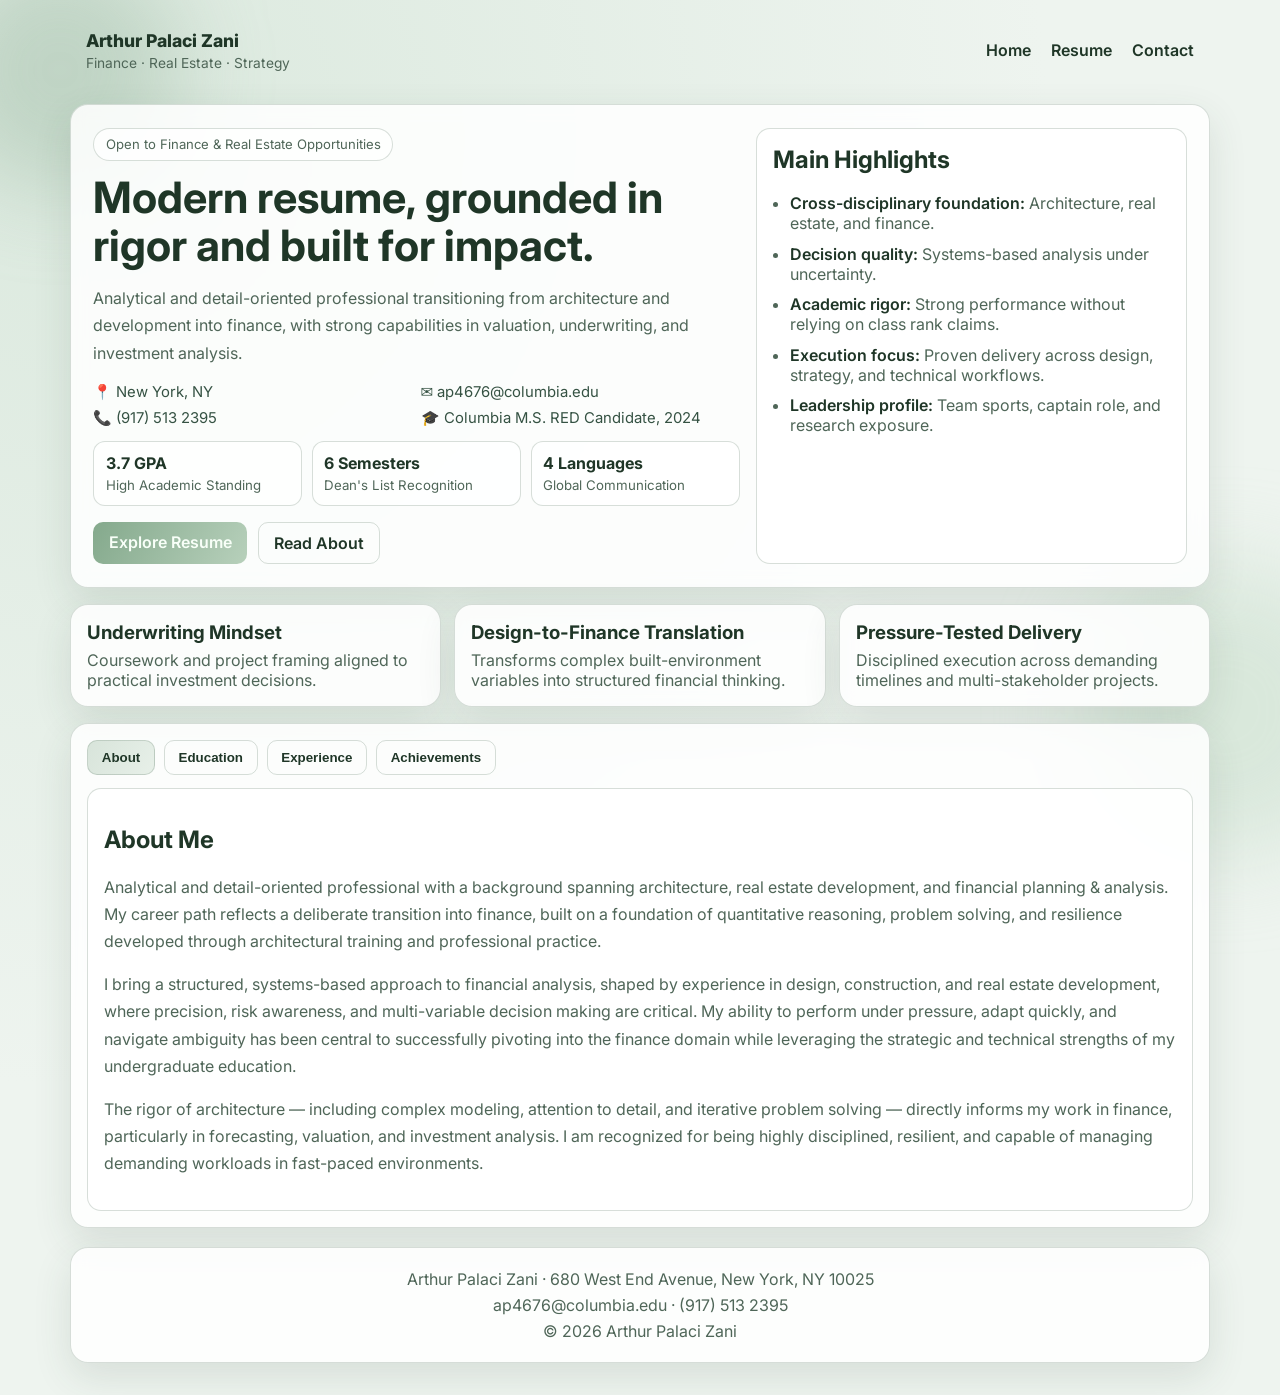
==== commit 0752c352: "Rewrite resume site with fresh sage design and full content" ====
--- a/index.html
+++ b/index.html
@@ -3,11 +3,12 @@
   <head>
     <meta charset="UTF-8" />
     <meta name="viewport" content="width=device-width, initial-scale=1.0" />
-    <title>Personal Resume | Portfolio</title>
+    <title>Arthur Palaci Zani | Resume</title>
     <meta
       name="description"
-      content="Modern personal resume website featuring highlights, about, education, experience, and achievements."
+      content="Modern personal resume site for Arthur Palaci Zani featuring highlights, education, experience, achievements, and contact information."
     />
+    <meta name="keywords" content="Arthur Palaci Zani,resume,finance,real estate,FP&A,architecture" />
     <link rel="preconnect" href="https://fonts.googleapis.com" />
     <link rel="preconnect" href="https://fonts.gstatic.com" crossorigin />
     <link
@@ -17,12 +18,15 @@
     <link rel="stylesheet" href="styles.css" />
   </head>
   <body>
-    <div class="bg-orb orb-1"></div>
-    <div class="bg-orb orb-2"></div>
-
-    <header class="topbar glass">
-      <div class="brand">Your Name</div>
-      <nav class="quick-nav" aria-label="Main sections">
+    <div class="bg-shape bg-shape-one" aria-hidden="true"></div>
+    <div class="bg-shape bg-shape-two" aria-hidden="true"></div>
+
+    <header class="site-header shell">
+      <div class="identity">
+        <p class="name">Arthur Palaci Zani</p>
+        <p class="tag">Finance · Real Estate · Strategy</p>
+      </div>
+      <nav class="nav" aria-label="Primary">
         <a href="#home">Home</a>
         <a href="#resume">Resume</a>
         <a href="#contact">Contact</a>
@@ -30,42 +34,80 @@
     </header>
 
     <main>
-      <section id="home" class="hero container">
-        <div class="hero-content glass">
-          <p class="eyebrow">Finance | Real Estate | Strategy</p>
-          <h1>A modern resume experience built around impact.</h1>
-          <p class="hero-copy">
-            Analytical and detail-oriented professional with cross-functional depth in architecture,
-            real estate development, and FP&amp;A. This site highlights my transition into finance,
-            core competencies, and practical achievements.
-          </p>
-          <div class="cta-row">
-            <a class="btn primary" href="#resume">Explore Resume</a>
-            <a class="btn secondary" href="#about">Read About Me</a>
+      <section id="home" class="hero shell card">
+        <div class="hero-main">
+          <p class="pill">Open to Finance &amp; Real Estate Opportunities</p>
+          <h1>Modern resume, grounded in rigor and built for impact.</h1>
+          <p>
+            Analytical and detail-oriented professional transitioning from architecture and development
+            into finance, with strong capabilities in valuation, underwriting, and investment analysis.
+          </p>
+
+          <div class="quick-facts">
+            <p>📍 New York, NY</p>
+            <p>✉️ ap4676@columbia.edu</p>
+            <p>📞 (917) 513 2395</p>
+            <p>🎓 Columbia M.S. RED Candidate, 2024</p>
+          </div>
+
+          <div class="kpis" aria-label="Key profile indicators">
+            <article>
+              <h3>3.7 GPA</h3>
+              <p>High Academic Standing</p>
+            </article>
+            <article>
+              <h3>6 Semesters</h3>
+              <p>Dean's List Recognition</p>
+            </article>
+            <article>
+              <h3>4 Languages</h3>
+              <p>Global Communication</p>
+            </article>
+          </div>
+
+          <div class="actions">
+            <a class="btn btn-primary" href="#resume">Explore Resume</a>
+            <a class="btn btn-secondary" href="#about">Read About</a>
           </div>
         </div>
 
-        <aside class="hero-highlights glass">
+        <aside class="hero-side">
           <h2>Main Highlights</h2>
           <ul>
-            <li><span>Cross-disciplinary foundation</span> — Architecture + real estate + finance.</li>
-            <li><span>Systems thinker</span> — Strong quantitative and multi-variable decision making.</li>
-            <li><span>Execution under pressure</span> — Resilient in fast-paced, ambiguous environments.</li>
-            <li><span>Finance focus</span> — Forecasting, valuation, and investment analysis orientation.</li>
+            <li><span>Cross-disciplinary foundation:</span> Architecture, real estate, and finance.</li>
+            <li><span>Decision quality:</span> Systems-based analysis under uncertainty.</li>
+            <li><span>Academic rigor:</span> Strong performance without relying on class rank claims.</li>
+            <li><span>Execution focus:</span> Proven delivery across design, strategy, and technical workflows.</li>
+            <li><span>Leadership profile:</span> Team sports, captain role, and research exposure.</li>
           </ul>
         </aside>
       </section>
 
-      <section id="resume" class="container resume-shell">
-        <div class="tabs" role="tablist" aria-label="Resume content tabs">
+      <section class="shell snapshot-grid" aria-label="Impact snapshot">
+        <article class="card snapshot-item">
+          <h3>Underwriting Mindset</h3>
+          <p>Coursework and project framing aligned to practical investment decisions.</p>
+        </article>
+        <article class="card snapshot-item">
+          <h3>Design-to-Finance Translation</h3>
+          <p>Transforms complex built-environment variables into structured financial thinking.</p>
+        </article>
+        <article class="card snapshot-item">
+          <h3>Pressure-Tested Delivery</h3>
+          <p>Disciplined execution across demanding timelines and multi-stakeholder projects.</p>
+        </article>
+      </section>
+
+      <section id="resume" class="shell card resume">
+        <div class="tabs" role="tablist" aria-label="Resume sections">
           <button class="tab active" data-tab="about" role="tab" aria-selected="true">About</button>
           <button class="tab" data-tab="education" role="tab" aria-selected="false">Education</button>
           <button class="tab" data-tab="experience" role="tab" aria-selected="false">Experience</button>
           <button class="tab" data-tab="achievements" role="tab" aria-selected="false">Achievements</button>
         </div>
 
-        <article id="about" class="panel active glass" role="tabpanel">
-          <h3>About Me</h3>
+        <article id="about" class="panel active" role="tabpanel">
+          <h2>About Me</h2>
           <p>
             Analytical and detail-oriented professional with a background spanning architecture, real
             estate development, and financial planning &amp; analysis. My career path reflects a
@@ -90,99 +132,104 @@
           </p>
         </article>
 
-        <article id="education" class="panel glass" role="tabpanel" hidden>
-          <h3>Education</h3>
+        <article id="education" class="panel" role="tabpanel" hidden>
+          <h2>Education</h2>
           <div class="timeline">
             <div class="timeline-item">
-              <h4>Bachelor's Degree in Architecture</h4>
-              <p class="meta">University Name • Year</p>
+              <h3>Columbia University — M.S. Real Estate Development Candidate</h3>
+              <p class="meta">2024 · High-level performance in graduate real estate finance track</p>
               <p>
-                Built a rigorous analytical foundation through design studios, systems modeling, and
-                multi-constraint problem solving.
+                Relevant coursework: Real Estate Finance, Funds Management &amp; Capital Raising,
+                Securitized Commercial RE Debt, Underwriting, Capital Markets, and REIT Analysis.
               </p>
             </div>
             <div class="timeline-item">
-              <h4>Finance &amp; Analytics Coursework / Certifications</h4>
-              <p class="meta">Program Name • Year</p>
+              <h3>Pratt Institute — Bachelor of Architecture</h3>
+              <p class="meta">2024 · GPA 3.7 · Dean's List (6 semesters)</p>
               <p>
-                Strengthened capabilities in financial modeling, forecasting, valuation, and
-                investment analysis.
+                Coursework includes Design 1–5, Representation 1–3, Macro &amp; Micro Economics,
+                Construction Documents, Concrete, Steel, and Statics.
+              </p>
+              <p>
+                Minor in Entrepreneurship. Activities include Varsity Basketball (3 years), Volleyball
+                Captain (2019), and Research Assistant (4th year).
               </p>
             </div>
           </div>
         </article>
 
-        <article id="experience" class="panel glass" role="tabpanel" hidden>
-          <h3>Experience</h3>
-          <div class="cards">
-            <section class="card">
-              <h4>Financial Planning &amp; Analysis</h4>
-              <p class="meta">Company • Dates</p>
-              <ul>
-                <li>Supported budgeting cycles, forecast updates, and variance analysis.</li>
-                <li>Developed models to evaluate operational and investment scenarios.</li>
-                <li>Partnered cross-functionally to improve financial visibility and decision support.</li>
-              </ul>
-            </section>
-            <section class="card">
-              <h4>Real Estate Development</h4>
-              <p class="meta">Company • Dates</p>
-              <ul>
-                <li>Coordinated project planning with cost, timeline, and risk trade-offs in view.</li>
-                <li>Assessed development feasibility using multi-variable decision frameworks.</li>
-                <li>Contributed to stakeholder communications and execution tracking.</li>
-              </ul>
-            </section>
-            <section class="card">
-              <h4>Architecture &amp; Design</h4>
-              <p class="meta">Firm • Dates</p>
-              <ul>
-                <li>Delivered high-detail models and technical documentation under tight timelines.</li>
-                <li>Applied iterative, data-informed problem solving to complex design constraints.</li>
-                <li>Built a precision-first workflow directly transferable to finance analysis.</li>
-              </ul>
-            </section>
-          </div>
-        </article>
-
-        <article id="achievements" class="panel glass" role="tabpanel" hidden>
-          <h3>Achievements</h3>
-          <div class="achievement-grid">
-            <div class="achievement">
-              <h4>Career Transition with Momentum</h4>
-              <p>
-                Successfully pivoted from architecture to finance by leveraging transferable
-                analytical and technical strengths.
-              </p>
-            </div>
-            <div class="achievement">
-              <h4>High-Pressure Delivery</h4>
-              <p>
-                Consistently delivered quality outcomes while handling demanding workloads and
-                ambiguity.
-              </p>
-            </div>
-            <div class="achievement">
-              <h4>Structured Problem Solving</h4>
-              <p>
-                Recognized for systems-based thinking, detail orientation, and disciplined execution.
-              </p>
-            </div>
-            <div class="achievement">
-              <h4>Strategic Financial Perspective</h4>
-              <p>
-                Applied cross-domain insights to forecasting, valuation, and investment analysis
-                decisions.
-              </p>
-            </div>
+        <article id="experience" class="panel" role="tabpanel" hidden>
+          <h2>Experience</h2>
+          <div class="experience-grid">
+            <section class="experience-card">
+              <h3>LHP Architects — Junior Designer / Marketing Strategist</h3>
+              <p class="meta">New York, NY · August 2022 – 2025</p>
+              <ul>
+                <li>Delivered architecture + marketing outcomes in dual-capacity role.</li>
+                <li>Built digital engagement strategy across social platforms.</li>
+                <li>Contributed to MTA rehabilitation scope and ADA compliance improvements.</li>
+                <li>Produced RFP visuals and technical design documentation.</li>
+              </ul>
+            </section>
+            <section class="experience-card">
+              <h3>XDEA Architects — Employee / Design Consultant</h3>
+              <p class="meta">New York, NY · June 2022 – August 2022</p>
+              <ul>
+                <li>Prepared design animations and approval-ready documentation.</li>
+                <li>Supported veterans memorial and school sports facility initiatives.</li>
+              </ul>
+            </section>
+            <section class="experience-card">
+              <h3>Jonathan Raible — Restoration Architect Intern</h3>
+              <p class="meta">New York, NY · May 2021 – August 2021</p>
+              <ul>
+                <li>Developed structural diagnostics and restoration planning skills.</li>
+                <li>Performed site visits and assisted preservation-focused solutions.</li>
+              </ul>
+            </section>
+          </div>
+        </article>
+
+        <article id="achievements" class="panel" role="tabpanel" hidden>
+          <h2>Achievements &amp; Additional Information</h2>
+          <div class="achievements-grid">
+            <section class="achievement-card">
+              <h3>Certifications &amp; Awards</h3>
+              <ul>
+                <li>FAA Drone Certified</li>
+                <li>OSHEA Certification</li>
+                <li>ACADIA Research Publication &amp; Denver Presentation</li>
+              </ul>
+            </section>
+            <section class="achievement-card">
+              <h3>Technical Skills</h3>
+              <ul>
+                <li>Adobe Suite, Excel, Bloomberg, Refinitiv Workspace</li>
+                <li>Bluebeam, BIM, Revit</li>
+              </ul>
+            </section>
+            <section class="achievement-card">
+              <h3>Languages</h3>
+              <ul>
+                <li>English, Portuguese, Spanish, Italian</li>
+              </ul>
+            </section>
+            <section class="achievement-card">
+              <h3>Interests &amp; Citizenship</h3>
+              <ul>
+                <li>Basketball, Tennis, Skiing, Motor Racing</li>
+                <li>United States, Brazil, Italy</li>
+              </ul>
+            </section>
           </div>
         </article>
       </section>
     </main>
 
-    <footer id="contact" class="footer container">
-      <p>Contact: your.email@example.com | +1 (000) 000-0000 | City, Country</p>
-      <p>© <span id="year"></span> Your Name. All rights reserved.</p>
+    <footer id="contact" class="shell card footer">
+      <p>Arthur Palaci Zani · 680 West End Avenue, New York, NY 10025</p>
+      <p>ap4676@columbia.edu · (917) 513 2395</p>
+      <p>© <span id="year"></span> Arthur Palaci Zani</p>
     </footer>
 
     <script src="app.js"></script>
--- a/styles.css
+++ b/styles.css
@@ -1,12 +1,13 @@
 :root {
-  --bg: #090c1c;
-  --panel: rgba(255, 255, 255, 0.08);
-  --stroke: rgba(255, 255, 255, 0.18);
-  --text: #e8ecff;
-  --muted: #b7c0eb;
-  --accent: #6f8cff;
-  --accent-2: #36d1dc;
-  --shadow: 0 20px 60px rgba(1, 8, 35, 0.45);
+  --bg: #eef4ef;
+  --surface: rgba(255, 255, 255, 0.86);
+  --surface-soft: rgba(255, 255, 255, 0.74);
+  --stroke: rgba(111, 138, 118, 0.28);
+  --text: #1f3627;
+  --muted: #4f6658;
+  --accent: #84a98c;
+  --accent-2: #b7d0bb;
+  --shadow: 0 14px 38px rgba(50, 71, 56, 0.12);
 }
 
 * {
@@ -16,163 +17,223 @@
 body {
   margin: 0;
   font-family: 'Inter', system-ui, -apple-system, Segoe UI, Roboto, sans-serif;
-  background: radial-gradient(circle at 20% 10%, #212d67 0%, var(--bg) 50%);
-  color: var(--text);
-  min-height: 100vh;
-}
-
-.container {
-  width: min(1120px, 92%);
+  color: var(--text);
+  background: radial-gradient(circle at 8% 10%, #dbe9de 0%, var(--bg) 55%);
+}
+
+.shell {
+  width: min(1140px, 92%);
   margin: 0 auto;
 }
 
-.glass {
-  background: var(--panel);
-  border: 1px solid var(--stroke);
-  backdrop-filter: blur(12px);
+.card {
+  border: 1px solid var(--stroke);
+  border-radius: 18px;
+  background: var(--surface);
   box-shadow: var(--shadow);
-}
-
-.topbar {
-  width: min(1120px, 92%);
-  margin: 1rem auto 0;
-  border-radius: 16px;
-  padding: 0.8rem 1rem;
+  backdrop-filter: blur(8px);
+}
+
+.site-header {
+  margin-top: 1rem;
+  padding: 0.9rem 1rem;
   display: flex;
   justify-content: space-between;
   align-items: center;
+  gap: 1rem;
   position: sticky;
-  top: 1rem;
-  z-index: 20;
-}
-
-.brand {
+  top: 0.8rem;
+  z-index: 10;
+}
+
+.name {
+  margin: 0;
+  font-size: 1.1rem;
   font-weight: 800;
-  letter-spacing: 0.3px;
-}
-
-.quick-nav a {
-  color: var(--text);
+}
+
+.tag {
+  margin: 0.2rem 0 0;
+  color: var(--muted);
+  font-size: 0.86rem;
+}
+
+.nav a {
   text-decoration: none;
+  color: var(--text);
   margin-left: 1rem;
-  font-weight: 500;
-  opacity: 0.9;
+  font-weight: 600;
 }
 
 .hero {
-  margin-top: 2rem;
-  display: grid;
-  grid-template-columns: 1.25fr 0.75fr;
+  margin-top: 1.2rem;
+  padding: 1.4rem;
+  display: grid;
+  grid-template-columns: 1.2fr 0.8fr;
   gap: 1rem;
 }
 
-.hero-content,
-.hero-highlights,
-.resume-shell,
-.footer {
-  border-radius: 20px;
-}
-
-.hero-content {
-  padding: 2rem;
-}
-
-.eyebrow {
-  display: inline-flex;
-  padding: 0.25rem 0.6rem;
+.pill {
+  display: inline-block;
+  margin: 0;
   border: 1px solid var(--stroke);
   border-radius: 999px;
-  color: var(--muted);
-  font-size: 0.85rem;
+  background: var(--surface-soft);
+  padding: 0.3rem 0.7rem;
+  color: var(--muted);
+  font-size: 0.82rem;
 }
 
 h1 {
-  margin: 1rem 0 0.8rem;
-  font-size: clamp(1.75rem, 4vw, 2.8rem);
+  margin: 0.8rem 0;
+  font-size: clamp(1.8rem, 3.5vw, 2.7rem);
   line-height: 1.1;
 }
 
-.hero-copy {
-  color: var(--muted);
+.hero-main > p {
   line-height: 1.7;
-}
-
-.cta-row {
-  margin-top: 1.3rem;
+  color: var(--muted);
+}
+
+.quick-facts {
+  margin-top: 0.8rem;
+  display: grid;
+  grid-template-columns: repeat(2, minmax(0, 1fr));
+  gap: 0.5rem;
+}
+
+.quick-facts p {
+  margin: 0;
+  font-size: 0.93rem;
+  color: #355243;
+}
+
+.kpis {
+  margin-top: 0.9rem;
+  display: grid;
+  grid-template-columns: repeat(3, minmax(0, 1fr));
+  gap: 0.6rem;
+}
+
+.kpis article {
+  border: 1px solid var(--stroke);
+  background: var(--surface-soft);
+  border-radius: 12px;
+  padding: 0.7rem;
+}
+
+.kpis h3 {
+  margin: 0;
+  font-size: 1rem;
+}
+
+.kpis p {
+  margin: 0.25rem 0 0;
+  font-size: 0.83rem;
+  color: var(--muted);
+}
+
+.actions {
+  margin-top: 1rem;
   display: flex;
+  gap: 0.7rem;
   flex-wrap: wrap;
-  gap: 0.8rem;
 }
 
 .btn {
   text-decoration: none;
-  padding: 0.7rem 1rem;
   border-radius: 10px;
+  padding: 0.65rem 0.95rem;
   font-weight: 600;
 }
 
-.btn.primary {
-  color: #fff;
-  background: linear-gradient(110deg, var(--accent), var(--accent-2));
-}
-
-.btn.secondary {
-  color: var(--text);
-  border: 1px solid var(--stroke);
-}
-
-.hero-highlights {
-  padding: 1.4rem;
-}
-
-.hero-highlights h2,
-.panel h3 {
+.btn-primary {
+  color: #f8fff8;
+  background: linear-gradient(120deg, var(--accent), var(--accent-2));
+}
+
+.btn-secondary {
+  color: var(--text);
+  border: 1px solid var(--stroke);
+}
+
+.hero-side {
+  border: 1px solid var(--stroke);
+  border-radius: 14px;
+  background: var(--surface-soft);
+  padding: 1rem;
+}
+
+.hero-side h2 {
   margin-top: 0;
 }
 
-.hero-highlights li {
-  margin-bottom: 0.9rem;
-  color: var(--muted);
-  line-height: 1.5;
-}
-
-.hero-highlights span {
+.hero-side ul {
+  margin: 0;
+  padding-left: 1.1rem;
+}
+
+.hero-side li {
+  margin-bottom: 0.65rem;
+  color: var(--muted);
+}
+
+.hero-side span {
   color: var(--text);
   font-weight: 600;
 }
 
-.resume-shell {
-  margin-top: 1.3rem;
-  padding: 1rem;
-  background: rgba(7, 11, 30, 0.65);
-  border: 1px solid var(--stroke);
+.snapshot-grid {
+  margin-top: 1rem;
+  display: grid;
+  grid-template-columns: repeat(3, minmax(0, 1fr));
+  gap: 0.8rem;
+}
+
+.snapshot-item {
+  padding: 1rem;
+}
+
+.snapshot-item h3 {
+  margin: 0 0 0.4rem;
+}
+
+.snapshot-item p {
+  margin: 0;
+  color: var(--muted);
+}
+
+.resume {
+  margin-top: 1rem;
+  padding: 1rem;
 }
 
 .tabs {
   display: flex;
   flex-wrap: wrap;
-  gap: 0.6rem;
-  margin-bottom: 0.9rem;
+  gap: 0.55rem;
+  margin-bottom: 0.8rem;
 }
 
 .tab {
+  border: 1px solid var(--stroke);
   background: transparent;
   color: var(--text);
-  border: 1px solid var(--stroke);
   border-radius: 10px;
-  padding: 0.55rem 0.85rem;
+  padding: 0.56rem 0.86rem;
   font-weight: 600;
   cursor: pointer;
 }
 
 .tab.active {
-  background: linear-gradient(110deg, rgba(111, 140, 255, 0.25), rgba(54, 209, 220, 0.25));
-  border-color: rgba(146, 189, 255, 0.5);
+  background: linear-gradient(120deg, rgba(132, 169, 140, 0.3), rgba(183, 208, 187, 0.3));
 }
 
 .panel {
-  padding: 1.2rem;
+  border: 1px solid var(--stroke);
+  background: var(--surface-soft);
   border-radius: 14px;
+  padding: 1rem;
 }
 
 .panel p,
@@ -182,8 +243,8 @@
 }
 
 .timeline {
-  border-left: 2px solid rgba(136, 157, 255, 0.5);
-  padding-left: 1rem;
+  border-left: 2px solid rgba(132, 169, 140, 0.45);
+  padding-left: 0.9rem;
 }
 
 .timeline-item + .timeline-item {
@@ -191,82 +252,88 @@
 }
 
 .meta {
-  color: #a6b1e8;
+  margin: -0.2rem 0 0.5rem;
   font-size: 0.92rem;
-}
-
-.cards,
-.achievement-grid {
-  display: grid;
-  gap: 0.9rem;
-}
-
-.cards {
+  color: #496152;
+}
+
+.experience-grid,
+.achievements-grid {
+  display: grid;
+  gap: 0.8rem;
+}
+
+.experience-grid {
   grid-template-columns: repeat(3, minmax(0, 1fr));
 }
 
-.card,
-.achievement {
-  padding: 1rem;
+.achievements-grid {
+  grid-template-columns: repeat(2, minmax(0, 1fr));
+}
+
+.experience-card,
+.achievement-card {
   border: 1px solid var(--stroke);
   border-radius: 12px;
-  background: rgba(255, 255, 255, 0.04);
-}
-
-.achievement-grid {
-  grid-template-columns: repeat(2, minmax(0, 1fr));
+  background: #fbfdfb;
+  padding: 0.9rem;
+}
+
+.experience-card h3,
+.achievement-card h3 {
+  margin-top: 0;
 }
 
 .footer {
-  margin: 1.5rem auto 2rem;
+  margin: 1.2rem auto 2rem;
+  padding: 1rem;
   text-align: center;
   color: var(--muted);
-  padding: 1rem;
-}
-
-.bg-orb {
+}
+
+.footer p {
+  margin: 0.35rem 0;
+}
+
+.bg-shape {
   position: fixed;
   border-radius: 50%;
-  filter: blur(40px);
+  filter: blur(45px);
   z-index: -1;
 }
 
-.orb-1 {
-  width: 260px;
-  height: 260px;
-  background: rgba(111, 140, 255, 0.35);
-  top: -60px;
-  left: -40px;
-}
-
-.orb-2 {
-  width: 300px;
-  height: 300px;
-  background: rgba(54, 209, 220, 0.28);
-  right: -80px;
-  bottom: 10%;
-}
-
-@media (max-width: 920px) {
+.bg-shape-one {
+  width: 240px;
+  height: 240px;
+  background: rgba(141, 176, 149, 0.36);
+  left: -60px;
+  top: -50px;
+}
+
+.bg-shape-two {
+  width: 290px;
+  height: 290px;
+  background: rgba(198, 220, 202, 0.52);
+  right: -90px;
+  bottom: 5%;
+}
+
+@media (max-width: 980px) {
   .hero,
-  .cards,
-  .achievement-grid {
+  .snapshot-grid,
+  .quick-facts,
+  .kpis,
+  .experience-grid,
+  .achievements-grid {
     grid-template-columns: 1fr;
   }
-}
-
-@media (max-width: 640px) {
-  .topbar {
+
+  .site-header {
     flex-direction: column;
-    gap: 0.5rem;
+    align-items: flex-start;
   }
 
-  .quick-nav a {
-    margin: 0 0.4rem;
+  .nav a {
+    margin: 0 0.7rem 0 0;
   }
-
-  .hero-content,
-  .hero-highlights {
-    padding: 1.2rem;
-  }
-}
+}
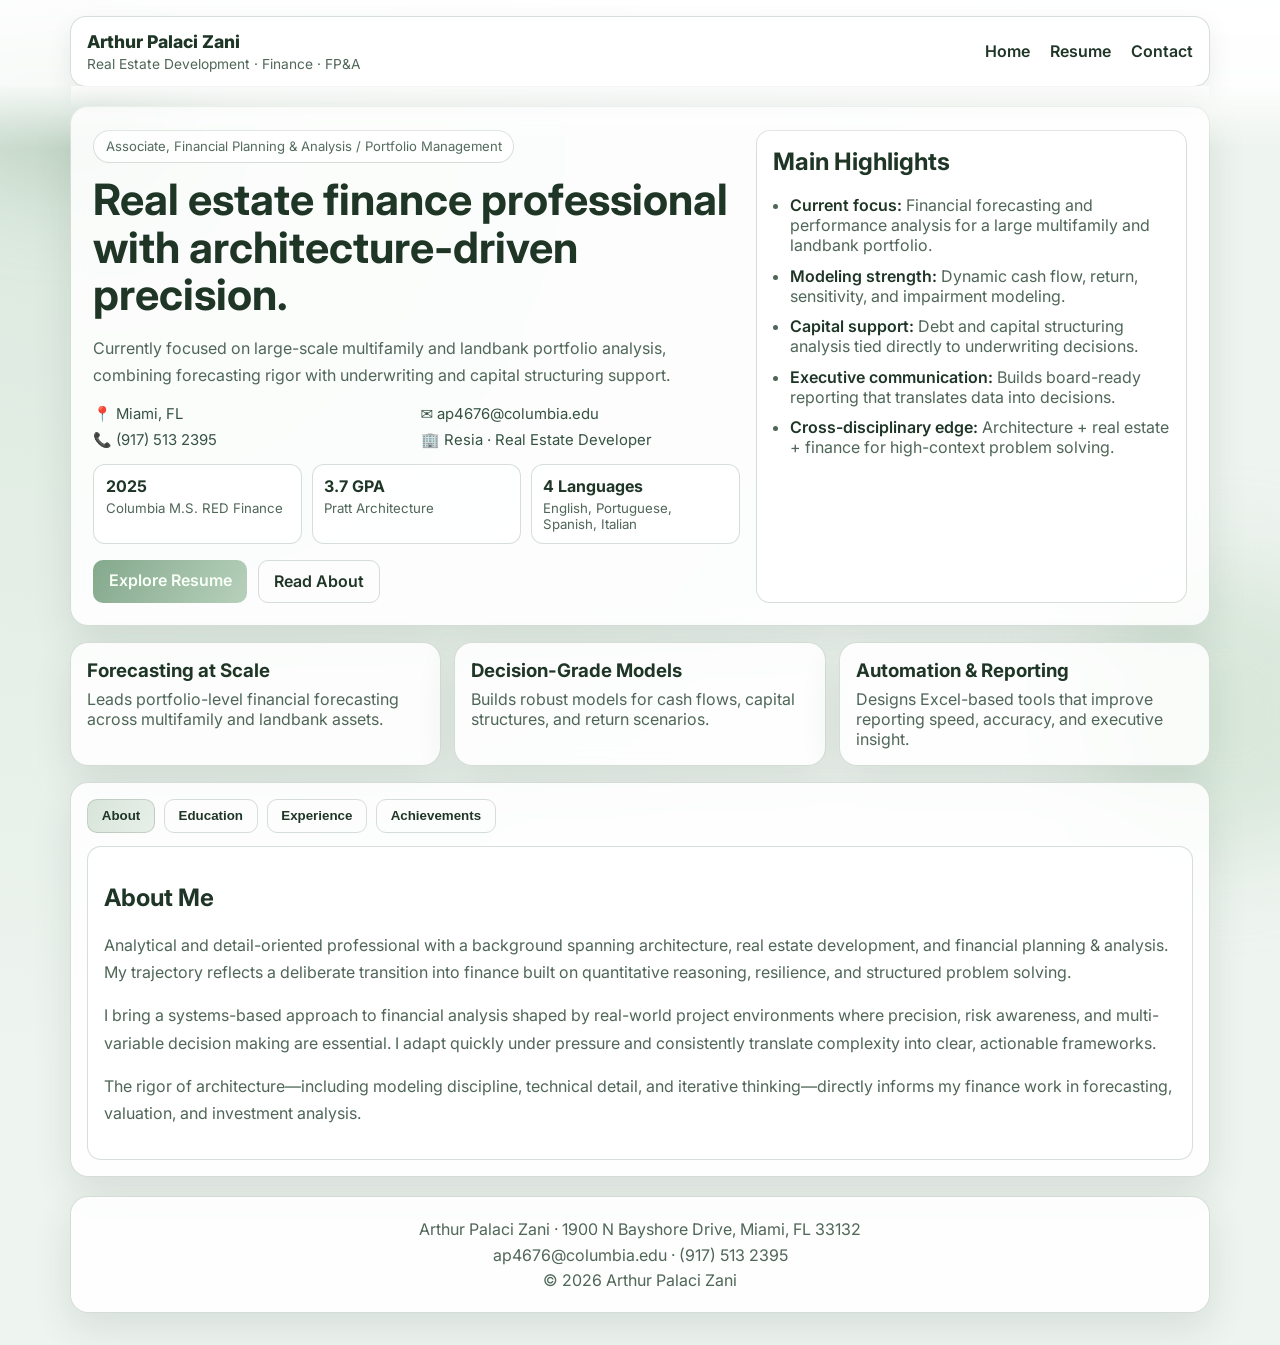
==== commit e9f9379a: "Update site content to match latest resume details" ====
--- a/index.html
+++ b/index.html
@@ -24,7 +24,7 @@
     <header class="site-header shell">
       <div class="identity">
         <p class="name">Arthur Palaci Zani</p>
-        <p class="tag">Finance · Real Estate · Strategy</p>
+        <p class="tag">Real Estate Development · Finance · FP&amp;A</p>
       </div>
       <nav class="nav" aria-label="Primary">
         <a href="#home">Home</a>
@@ -36,32 +36,32 @@
     <main>
       <section id="home" class="hero shell card">
         <div class="hero-main">
-          <p class="pill">Open to Finance &amp; Real Estate Opportunities</p>
-          <h1>Modern resume, grounded in rigor and built for impact.</h1>
-          <p>
-            Analytical and detail-oriented professional transitioning from architecture and development
-            into finance, with strong capabilities in valuation, underwriting, and investment analysis.
+          <p class="pill">Associate, Financial Planning &amp; Analysis / Portfolio Management</p>
+          <h1>Real estate finance professional with architecture-driven precision.</h1>
+          <p>
+            Currently focused on large-scale multifamily and landbank portfolio analysis,
+            combining forecasting rigor with underwriting and capital structuring support.
           </p>
 
           <div class="quick-facts">
-            <p>📍 New York, NY</p>
+            <p>📍 Miami, FL</p>
             <p>✉️ ap4676@columbia.edu</p>
             <p>📞 (917) 513 2395</p>
-            <p>🎓 Columbia M.S. RED Candidate, 2024</p>
+            <p>🏢 Resia · Real Estate Developer</p>
           </div>
 
           <div class="kpis" aria-label="Key profile indicators">
             <article>
-              <h3>3.7 GPA</h3>
-              <p>High Academic Standing</p>
+              <h3>2025</h3>
+              <p>Columbia M.S. RED Finance</p>
             </article>
             <article>
-              <h3>6 Semesters</h3>
-              <p>Dean's List Recognition</p>
+              <h3>3.7 GPA</h3>
+              <p>Pratt Architecture</p>
             </article>
             <article>
               <h3>4 Languages</h3>
-              <p>Global Communication</p>
+              <p>English, Portuguese, Spanish, Italian</p>
             </article>
           </div>
 
@@ -74,27 +74,27 @@
         <aside class="hero-side">
           <h2>Main Highlights</h2>
           <ul>
-            <li><span>Cross-disciplinary foundation:</span> Architecture, real estate, and finance.</li>
-            <li><span>Decision quality:</span> Systems-based analysis under uncertainty.</li>
-            <li><span>Academic rigor:</span> Strong performance without relying on class rank claims.</li>
-            <li><span>Execution focus:</span> Proven delivery across design, strategy, and technical workflows.</li>
-            <li><span>Leadership profile:</span> Team sports, captain role, and research exposure.</li>
+            <li><span>Current focus:</span> Financial forecasting and performance analysis for a large multifamily and landbank portfolio.</li>
+            <li><span>Modeling strength:</span> Dynamic cash flow, return, sensitivity, and impairment modeling.</li>
+            <li><span>Capital support:</span> Debt and capital structuring analysis tied directly to underwriting decisions.</li>
+            <li><span>Executive communication:</span> Builds board-ready reporting that translates data into decisions.</li>
+            <li><span>Cross-disciplinary edge:</span> Architecture + real estate + finance for high-context problem solving.</li>
           </ul>
         </aside>
       </section>
 
       <section class="shell snapshot-grid" aria-label="Impact snapshot">
         <article class="card snapshot-item">
-          <h3>Underwriting Mindset</h3>
-          <p>Coursework and project framing aligned to practical investment decisions.</p>
+          <h3>Forecasting at Scale</h3>
+          <p>Leads portfolio-level financial forecasting across multifamily and landbank assets.</p>
         </article>
         <article class="card snapshot-item">
-          <h3>Design-to-Finance Translation</h3>
-          <p>Transforms complex built-environment variables into structured financial thinking.</p>
+          <h3>Decision-Grade Models</h3>
+          <p>Builds robust models for cash flows, capital structures, and return scenarios.</p>
         </article>
         <article class="card snapshot-item">
-          <h3>Pressure-Tested Delivery</h3>
-          <p>Disciplined execution across demanding timelines and multi-stakeholder projects.</p>
+          <h3>Automation &amp; Reporting</h3>
+          <p>Designs Excel-based tools that improve reporting speed, accuracy, and executive insight.</p>
         </article>
       </section>
 
@@ -109,26 +109,21 @@
         <article id="about" class="panel active" role="tabpanel">
           <h2>About Me</h2>
           <p>
-            Analytical and detail-oriented professional with a background spanning architecture, real
-            estate development, and financial planning &amp; analysis. My career path reflects a
-            deliberate transition into finance, built on a foundation of quantitative reasoning,
-            problem solving, and resilience developed through architectural training and professional
-            practice.
-          </p>
-          <p>
-            I bring a structured, systems-based approach to financial analysis, shaped by experience
-            in design, construction, and real estate development, where precision, risk awareness,
-            and multi-variable decision making are critical. My ability to perform under pressure,
-            adapt quickly, and navigate ambiguity has been central to successfully pivoting into the
-            finance domain while leveraging the strategic and technical strengths of my undergraduate
-            education.
-          </p>
-          <p>
-            The rigor of architecture — including complex modeling, attention to detail, and
-            iterative problem solving — directly informs my work in finance, particularly in
-            forecasting, valuation, and investment analysis. I am recognized for being highly
-            disciplined, resilient, and capable of managing demanding workloads in fast-paced
-            environments.
+            Analytical and detail-oriented professional with a background spanning architecture,
+            real estate development, and financial planning &amp; analysis. My trajectory reflects a
+            deliberate transition into finance built on quantitative reasoning, resilience, and
+            structured problem solving.
+          </p>
+          <p>
+            I bring a systems-based approach to financial analysis shaped by real-world project
+            environments where precision, risk awareness, and multi-variable decision making are
+            essential. I adapt quickly under pressure and consistently translate complexity into
+            clear, actionable frameworks.
+          </p>
+          <p>
+            The rigor of architecture—including modeling discipline, technical detail, and iterative
+            thinking—directly informs my finance work in forecasting, valuation, and investment
+            analysis.
           </p>
         </article>
 
@@ -136,8 +131,8 @@
           <h2>Education</h2>
           <div class="timeline">
             <div class="timeline-item">
-              <h3>Columbia University — M.S. Real Estate Development Candidate</h3>
-              <p class="meta">2024 · High-level performance in graduate real estate finance track</p>
+              <h3>Columbia University — M.S. Real Estate Development Finance</h3>
+              <p class="meta">2025</p>
               <p>
                 Relevant coursework: Real Estate Finance, Funds Management &amp; Capital Raising,
                 Securitized Commercial RE Debt, Underwriting, Capital Markets, and REIT Analysis.
@@ -145,14 +140,14 @@
             </div>
             <div class="timeline-item">
               <h3>Pratt Institute — Bachelor of Architecture</h3>
-              <p class="meta">2024 · GPA 3.7 · Dean's List (6 semesters)</p>
+              <p class="meta">2024 · Major in Architecture · GPA 3.7 · Dean's List (6 semesters)</p>
               <p>
-                Coursework includes Design 1–5, Representation 1–3, Macro &amp; Micro Economics,
-                Construction Documents, Concrete, Steel, and Statics.
+                Relevant coursework: Design 1–5, Entrepreneurial Mindset, Representation 1–3,
+                Macro &amp; Micro Economics, Construction Documents, Concrete, Steel, Statics.
               </p>
               <p>
-                Minor in Entrepreneurship. Activities include Varsity Basketball (3 years), Volleyball
-                Captain (2019), and Research Assistant (4th year).
+                Minor: Entrepreneurship. Activities: Varsity Basketball (3 years), Volleyball Captain
+                (2019), Research Assistant (4th year).
               </p>
             </div>
           </div>
@@ -162,63 +157,62 @@
           <h2>Experience</h2>
           <div class="experience-grid">
             <section class="experience-card">
+              <h3>Resia — Real Estate Developer</h3>
+              <p class="meta">Miami, FL · March 2025 – Present</p>
+              <ul>
+                <li>Lead financial forecasting and performance analysis across large-scale multifamily and landbank portfolios.</li>
+                <li>Develop dynamic financial models evaluating project cash flows, capital structures, and return metrics.</li>
+                <li>Perform scenario modeling, sensitivity analysis, and impairment assessments.</li>
+                <li>Support capital and debt structuring initiatives through financial analysis and underwriting support.</li>
+                <li>Prepare executive and board-level reporting that translates data into decision frameworks.</li>
+                <li>Design automated Excel-based reporting tools to improve forecasting accuracy and efficiency.</li>
+              </ul>
+            </section>
+            <section class="experience-card">
               <h3>LHP Architects — Junior Designer / Marketing Strategist</h3>
-              <p class="meta">New York, NY · August 2022 – 2025</p>
-              <ul>
-                <li>Delivered architecture + marketing outcomes in dual-capacity role.</li>
-                <li>Built digital engagement strategy across social platforms.</li>
-                <li>Contributed to MTA rehabilitation scope and ADA compliance improvements.</li>
-                <li>Produced RFP visuals and technical design documentation.</li>
+              <p class="meta">New York, NY · August 2022 – March 2025</p>
+              <ul>
+                <li>Delivered architecture and strategy outcomes in dual-capacity design + marketing role.</li>
+                <li>Partnered with principal architects on MTA 68th Street Hunter Station rehabilitation scope.</li>
+                <li>Contributed to school, rehabilitation center, police precinct, and MTA project documentation.</li>
               </ul>
             </section>
             <section class="experience-card">
               <h3>XDEA Architects — Employee / Design Consultant</h3>
               <p class="meta">New York, NY · June 2022 – August 2022</p>
               <ul>
-                <li>Prepared design animations and approval-ready documentation.</li>
-                <li>Supported veterans memorial and school sports facility initiatives.</li>
-              </ul>
-            </section>
-            <section class="experience-card">
-              <h3>Jonathan Raible — Restoration Architect Intern</h3>
-              <p class="meta">New York, NY · May 2021 – August 2021</p>
-              <ul>
-                <li>Developed structural diagnostics and restoration planning skills.</li>
-                <li>Performed site visits and assisted preservation-focused solutions.</li>
+                <li>Worked on Florida Board of Veterans memorial and district sports facility development work.</li>
               </ul>
             </section>
           </div>
         </article>
 
         <article id="achievements" class="panel" role="tabpanel" hidden>
-          <h2>Achievements &amp; Additional Information</h2>
+          <h2>Additional Information</h2>
           <div class="achievements-grid">
             <section class="achievement-card">
-              <h3>Certifications &amp; Awards</h3>
-              <ul>
-                <li>FAA Drone Certified</li>
-                <li>OSHEA Certification</li>
-                <li>ACADIA Research Publication &amp; Denver Presentation</li>
-              </ul>
-            </section>
-            <section class="achievement-card">
-              <h3>Technical Skills</h3>
-              <ul>
-                <li>Adobe Suite, Excel, Bloomberg, Refinitiv Workspace</li>
-                <li>Bluebeam, BIM, Revit</li>
-              </ul>
-            </section>
-            <section class="achievement-card">
               <h3>Languages</h3>
               <ul>
                 <li>English, Portuguese, Spanish, Italian</li>
               </ul>
             </section>
             <section class="achievement-card">
-              <h3>Interests &amp; Citizenship</h3>
-              <ul>
-                <li>Basketball, Tennis, Skiing, Motor Racing</li>
+              <h3>Citizenships</h3>
+              <ul>
                 <li>United States, Brazil, Italy</li>
+              </ul>
+            </section>
+            <section class="achievement-card">
+              <h3>Skills</h3>
+              <ul>
+                <li>Adobe Suite, Excel, Bloomberg, Refinitiv Workspace, Bluebeam, BIM, Revit</li>
+              </ul>
+            </section>
+            <section class="achievement-card">
+              <h3>Interests &amp; Awards</h3>
+              <ul>
+                <li>Interests: Basketball, Tennis, Skiing, Motor Racing</li>
+                <li>Awards/Certifications: FAA Drone Certified, OSHEA Certification, ACADIA Research Project Publication</li>
               </ul>
             </section>
           </div>
@@ -227,7 +221,7 @@
     </main>
 
     <footer id="contact" class="shell card footer">
-      <p>Arthur Palaci Zani · 680 West End Avenue, New York, NY 10025</p>
+      <p>Arthur Palaci Zani · 1900 N Bayshore Drive, Miami, FL 33132</p>
       <p>ap4676@columbia.edu · (917) 513 2395</p>
       <p>© <span id="year"></span> Arthur Palaci Zani</p>
     </footer>
--- a/styles.css
+++ b/styles.css
@@ -21,6 +21,18 @@
   background: radial-gradient(circle at 8% 10%, #dbe9de 0%, var(--bg) 55%);
 }
 
+body::before {
+  content: '';
+  position: fixed;
+  top: 0;
+  left: 0;
+  right: 0;
+  height: 150px;
+  background: linear-gradient(to bottom, rgba(255, 255, 255, 0.95) 0%, rgba(255, 255, 255, 0.88) 56%, rgba(238, 244, 239, 0) 100%);
+  pointer-events: none;
+  z-index: 8;
+}
+
 .shell {
   width: min(1140px, 92%);
   margin: 0 auto;
@@ -43,7 +55,22 @@
   gap: 1rem;
   position: sticky;
   top: 0.8rem;
-  z-index: 10;
+  background: rgba(255, 255, 255, 0.95);
+  border: 1px solid var(--stroke);
+  border-radius: 16px;
+  box-shadow: 0 10px 24px rgba(50, 71, 56, 0.09);
+  z-index: 12;
+}
+
+.site-header::after {
+  content: '';
+  position: absolute;
+  left: 0;
+  right: 0;
+  bottom: -22px;
+  height: 22px;
+  background: linear-gradient(to bottom, rgba(255, 255, 255, 0.72), rgba(255, 255, 255, 0));
+  pointer-events: none;
 }
 
 .name {
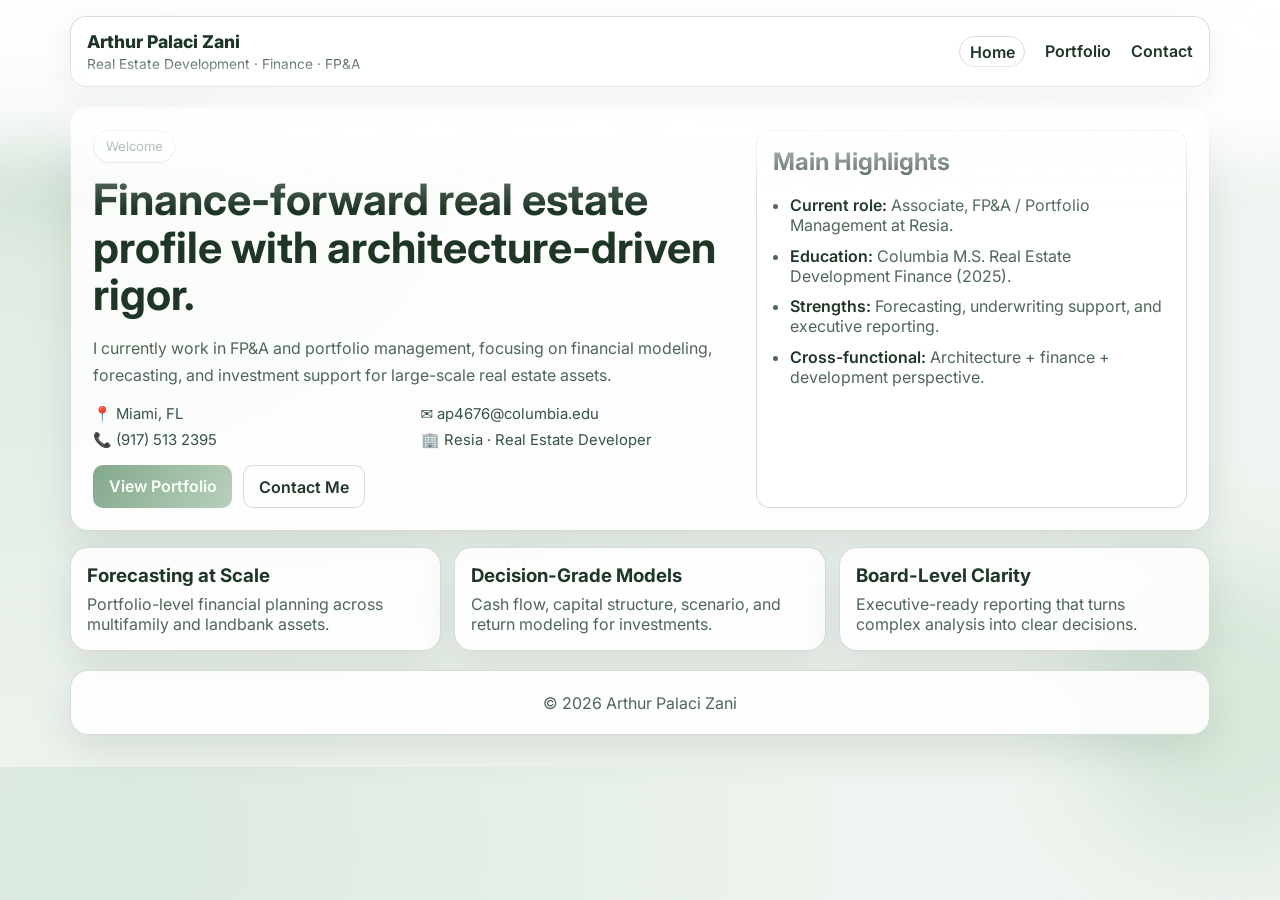
==== commit 925a5d96: "Split site into separate home portfolio and contact pages" ====
--- a/index.html
+++ b/index.html
@@ -3,12 +3,11 @@
   <head>
     <meta charset="UTF-8" />
     <meta name="viewport" content="width=device-width, initial-scale=1.0" />
-    <title>Arthur Palaci Zani | Resume</title>
+    <title>Arthur Palaci Zani | Home</title>
     <meta
       name="description"
-      content="Modern personal resume site for Arthur Palaci Zani featuring highlights, education, experience, achievements, and contact information."
+      content="Home page for Arthur Palaci Zani with highlights and quick access to portfolio and contact pages."
     />
-    <meta name="keywords" content="Arthur Palaci Zani,resume,finance,real estate,FP&A,architecture" />
     <link rel="preconnect" href="https://fonts.googleapis.com" />
     <link rel="preconnect" href="https://fonts.gstatic.com" crossorigin />
     <link
@@ -27,20 +26,20 @@
         <p class="tag">Real Estate Development · Finance · FP&amp;A</p>
       </div>
       <nav class="nav" aria-label="Primary">
-        <a href="#home">Home</a>
-        <a href="#resume">Resume</a>
-        <a href="#contact">Contact</a>
+        <a href="index.html" aria-current="page">Home</a>
+        <a href="portfolio.html">Portfolio</a>
+        <a href="contact.html">Contact</a>
       </nav>
     </header>
 
     <main>
-      <section id="home" class="hero shell card">
+      <section class="hero shell card">
         <div class="hero-main">
-          <p class="pill">Associate, Financial Planning &amp; Analysis / Portfolio Management</p>
-          <h1>Real estate finance professional with architecture-driven precision.</h1>
+          <p class="pill">Welcome</p>
+          <h1>Finance-forward real estate profile with architecture-driven rigor.</h1>
           <p>
-            Currently focused on large-scale multifamily and landbank portfolio analysis,
-            combining forecasting rigor with underwriting and capital structuring support.
+            I currently work in FP&amp;A and portfolio management, focusing on financial modeling,
+            forecasting, and investment support for large-scale real estate assets.
           </p>
 
           <div class="quick-facts">
@@ -50,179 +49,40 @@
             <p>🏢 Resia · Real Estate Developer</p>
           </div>
 
-          <div class="kpis" aria-label="Key profile indicators">
-            <article>
-              <h3>2025</h3>
-              <p>Columbia M.S. RED Finance</p>
-            </article>
-            <article>
-              <h3>3.7 GPA</h3>
-              <p>Pratt Architecture</p>
-            </article>
-            <article>
-              <h3>4 Languages</h3>
-              <p>English, Portuguese, Spanish, Italian</p>
-            </article>
-          </div>
-
           <div class="actions">
-            <a class="btn btn-primary" href="#resume">Explore Resume</a>
-            <a class="btn btn-secondary" href="#about">Read About</a>
+            <a class="btn btn-primary" href="portfolio.html">View Portfolio</a>
+            <a class="btn btn-secondary" href="contact.html">Contact Me</a>
           </div>
         </div>
 
         <aside class="hero-side">
           <h2>Main Highlights</h2>
           <ul>
-            <li><span>Current focus:</span> Financial forecasting and performance analysis for a large multifamily and landbank portfolio.</li>
-            <li><span>Modeling strength:</span> Dynamic cash flow, return, sensitivity, and impairment modeling.</li>
-            <li><span>Capital support:</span> Debt and capital structuring analysis tied directly to underwriting decisions.</li>
-            <li><span>Executive communication:</span> Builds board-ready reporting that translates data into decisions.</li>
-            <li><span>Cross-disciplinary edge:</span> Architecture + real estate + finance for high-context problem solving.</li>
+            <li><span>Current role:</span> Associate, FP&amp;A / Portfolio Management at Resia.</li>
+            <li><span>Education:</span> Columbia M.S. Real Estate Development Finance (2025).</li>
+            <li><span>Strengths:</span> Forecasting, underwriting support, and executive reporting.</li>
+            <li><span>Cross-functional:</span> Architecture + finance + development perspective.</li>
           </ul>
         </aside>
       </section>
 
-      <section class="shell snapshot-grid" aria-label="Impact snapshot">
+      <section class="shell snapshot-grid" aria-label="Home snapshot">
         <article class="card snapshot-item">
           <h3>Forecasting at Scale</h3>
-          <p>Leads portfolio-level financial forecasting across multifamily and landbank assets.</p>
+          <p>Portfolio-level financial planning across multifamily and landbank assets.</p>
         </article>
         <article class="card snapshot-item">
           <h3>Decision-Grade Models</h3>
-          <p>Builds robust models for cash flows, capital structures, and return scenarios.</p>
+          <p>Cash flow, capital structure, scenario, and return modeling for investments.</p>
         </article>
         <article class="card snapshot-item">
-          <h3>Automation &amp; Reporting</h3>
-          <p>Designs Excel-based tools that improve reporting speed, accuracy, and executive insight.</p>
-        </article>
-      </section>
-
-      <section id="resume" class="shell card resume">
-        <div class="tabs" role="tablist" aria-label="Resume sections">
-          <button class="tab active" data-tab="about" role="tab" aria-selected="true">About</button>
-          <button class="tab" data-tab="education" role="tab" aria-selected="false">Education</button>
-          <button class="tab" data-tab="experience" role="tab" aria-selected="false">Experience</button>
-          <button class="tab" data-tab="achievements" role="tab" aria-selected="false">Achievements</button>
-        </div>
-
-        <article id="about" class="panel active" role="tabpanel">
-          <h2>About Me</h2>
-          <p>
-            Analytical and detail-oriented professional with a background spanning architecture,
-            real estate development, and financial planning &amp; analysis. My trajectory reflects a
-            deliberate transition into finance built on quantitative reasoning, resilience, and
-            structured problem solving.
-          </p>
-          <p>
-            I bring a systems-based approach to financial analysis shaped by real-world project
-            environments where precision, risk awareness, and multi-variable decision making are
-            essential. I adapt quickly under pressure and consistently translate complexity into
-            clear, actionable frameworks.
-          </p>
-          <p>
-            The rigor of architecture—including modeling discipline, technical detail, and iterative
-            thinking—directly informs my finance work in forecasting, valuation, and investment
-            analysis.
-          </p>
-        </article>
-
-        <article id="education" class="panel" role="tabpanel" hidden>
-          <h2>Education</h2>
-          <div class="timeline">
-            <div class="timeline-item">
-              <h3>Columbia University — M.S. Real Estate Development Finance</h3>
-              <p class="meta">2025</p>
-              <p>
-                Relevant coursework: Real Estate Finance, Funds Management &amp; Capital Raising,
-                Securitized Commercial RE Debt, Underwriting, Capital Markets, and REIT Analysis.
-              </p>
-            </div>
-            <div class="timeline-item">
-              <h3>Pratt Institute — Bachelor of Architecture</h3>
-              <p class="meta">2024 · Major in Architecture · GPA 3.7 · Dean's List (6 semesters)</p>
-              <p>
-                Relevant coursework: Design 1–5, Entrepreneurial Mindset, Representation 1–3,
-                Macro &amp; Micro Economics, Construction Documents, Concrete, Steel, Statics.
-              </p>
-              <p>
-                Minor: Entrepreneurship. Activities: Varsity Basketball (3 years), Volleyball Captain
-                (2019), Research Assistant (4th year).
-              </p>
-            </div>
-          </div>
-        </article>
-
-        <article id="experience" class="panel" role="tabpanel" hidden>
-          <h2>Experience</h2>
-          <div class="experience-grid">
-            <section class="experience-card">
-              <h3>Resia — Real Estate Developer</h3>
-              <p class="meta">Miami, FL · March 2025 – Present</p>
-              <ul>
-                <li>Lead financial forecasting and performance analysis across large-scale multifamily and landbank portfolios.</li>
-                <li>Develop dynamic financial models evaluating project cash flows, capital structures, and return metrics.</li>
-                <li>Perform scenario modeling, sensitivity analysis, and impairment assessments.</li>
-                <li>Support capital and debt structuring initiatives through financial analysis and underwriting support.</li>
-                <li>Prepare executive and board-level reporting that translates data into decision frameworks.</li>
-                <li>Design automated Excel-based reporting tools to improve forecasting accuracy and efficiency.</li>
-              </ul>
-            </section>
-            <section class="experience-card">
-              <h3>LHP Architects — Junior Designer / Marketing Strategist</h3>
-              <p class="meta">New York, NY · August 2022 – March 2025</p>
-              <ul>
-                <li>Delivered architecture and strategy outcomes in dual-capacity design + marketing role.</li>
-                <li>Partnered with principal architects on MTA 68th Street Hunter Station rehabilitation scope.</li>
-                <li>Contributed to school, rehabilitation center, police precinct, and MTA project documentation.</li>
-              </ul>
-            </section>
-            <section class="experience-card">
-              <h3>XDEA Architects — Employee / Design Consultant</h3>
-              <p class="meta">New York, NY · June 2022 – August 2022</p>
-              <ul>
-                <li>Worked on Florida Board of Veterans memorial and district sports facility development work.</li>
-              </ul>
-            </section>
-          </div>
-        </article>
-
-        <article id="achievements" class="panel" role="tabpanel" hidden>
-          <h2>Additional Information</h2>
-          <div class="achievements-grid">
-            <section class="achievement-card">
-              <h3>Languages</h3>
-              <ul>
-                <li>English, Portuguese, Spanish, Italian</li>
-              </ul>
-            </section>
-            <section class="achievement-card">
-              <h3>Citizenships</h3>
-              <ul>
-                <li>United States, Brazil, Italy</li>
-              </ul>
-            </section>
-            <section class="achievement-card">
-              <h3>Skills</h3>
-              <ul>
-                <li>Adobe Suite, Excel, Bloomberg, Refinitiv Workspace, Bluebeam, BIM, Revit</li>
-              </ul>
-            </section>
-            <section class="achievement-card">
-              <h3>Interests &amp; Awards</h3>
-              <ul>
-                <li>Interests: Basketball, Tennis, Skiing, Motor Racing</li>
-                <li>Awards/Certifications: FAA Drone Certified, OSHEA Certification, ACADIA Research Project Publication</li>
-              </ul>
-            </section>
-          </div>
+          <h3>Board-Level Clarity</h3>
+          <p>Executive-ready reporting that turns complex analysis into clear decisions.</p>
         </article>
       </section>
     </main>
 
-    <footer id="contact" class="shell card footer">
-      <p>Arthur Palaci Zani · 1900 N Bayshore Drive, Miami, FL 33132</p>
-      <p>ap4676@columbia.edu · (917) 513 2395</p>
+    <footer class="shell card footer">
       <p>© <span id="year"></span> Arthur Palaci Zani</p>
     </footer>
 
--- a/styles.css
+++ b/styles.css
@@ -14,6 +14,11 @@
   box-sizing: border-box;
 }
 
+html {
+  scroll-behavior: smooth;
+  scroll-padding-top: 110px;
+}
+
 body {
   margin: 0;
   font-family: 'Inter', system-ui, -apple-system, Segoe UI, Roboto, sans-serif;
@@ -27,8 +32,10 @@
   top: 0;
   left: 0;
   right: 0;
-  height: 150px;
-  background: linear-gradient(to bottom, rgba(255, 255, 255, 0.95) 0%, rgba(255, 255, 255, 0.88) 56%, rgba(238, 244, 239, 0) 100%);
+  height: 210px;
+  background:
+    radial-gradient(140% 90% at 50% 0%, rgba(255, 255, 255, 0.82) 0%, rgba(255, 255, 255, 0.56) 55%, rgba(255, 255, 255, 0) 100%),
+    linear-gradient(to bottom, rgba(255, 255, 255, 0.93) 0%, rgba(255, 255, 255, 0.76) 52%, rgba(238, 244, 239, 0) 100%);
   pointer-events: none;
   z-index: 8;
 }
@@ -58,7 +65,7 @@
   background: rgba(255, 255, 255, 0.95);
   border: 1px solid var(--stroke);
   border-radius: 16px;
-  box-shadow: 0 10px 24px rgba(50, 71, 56, 0.09);
+  box-shadow: 0 10px 28px rgba(50, 71, 56, 0.08);
   z-index: 12;
 }
 
@@ -68,8 +75,9 @@
   left: 0;
   right: 0;
   bottom: -22px;
-  height: 22px;
-  background: linear-gradient(to bottom, rgba(255, 255, 255, 0.72), rgba(255, 255, 255, 0));
+  height: 40px;
+  background: linear-gradient(to bottom, rgba(255, 255, 255, 0.68), rgba(255, 255, 255, 0));
+  filter: blur(6px);
   pointer-events: none;
 }
 
@@ -90,6 +98,13 @@
   color: var(--text);
   margin-left: 1rem;
   font-weight: 600;
+}
+
+.nav a[aria-current="page"] {
+  border: 1px solid var(--stroke);
+  background: rgba(255, 255, 255, 0.76);
+  border-radius: 999px;
+  padding: 0.3rem 0.58rem;
 }
 
 .hero {
@@ -233,6 +248,15 @@
 .resume {
   margin-top: 1rem;
   padding: 1rem;
+}
+
+#about,
+#education,
+#experience,
+#achievements,
+#resume,
+#contact {
+  scroll-margin-top: 120px;
 }
 
 .tabs {
@@ -364,3 +388,93 @@
     margin: 0 0.7rem 0 0;
   }
 }
+
+
+@media (max-width: 640px) {
+  html {
+    scroll-padding-top: 96px;
+  }
+
+  .site-header {
+    top: 0.35rem;
+    padding: 0.7rem 0.75rem;
+    border-radius: 14px;
+  }
+
+  .identity {
+    width: 100%;
+  }
+
+  .name {
+    font-size: 1rem;
+  }
+
+  .tag {
+    font-size: 0.8rem;
+  }
+
+  .nav {
+    width: 100%;
+    display: flex;
+    align-items: center;
+    gap: 0.45rem;
+    overflow-x: auto;
+    -webkit-overflow-scrolling: touch;
+    scrollbar-width: none;
+    padding-bottom: 0.2rem;
+  }
+
+  .nav::-webkit-scrollbar {
+    display: none;
+  }
+
+  .nav a {
+    margin: 0;
+    white-space: nowrap;
+    border: 1px solid var(--stroke);
+    background: rgba(255, 255, 255, 0.8);
+    border-radius: 999px;
+    padding: 0.38rem 0.62rem;
+    font-size: 0.86rem;
+  }
+
+  .hero {
+    padding: 1rem;
+  }
+
+  h1 {
+    font-size: clamp(1.45rem, 7vw, 2rem);
+  }
+
+  .quick-facts,
+  .kpis {
+    grid-template-columns: 1fr;
+  }
+
+  .tabs {
+    flex-wrap: nowrap;
+    overflow-x: auto;
+    -webkit-overflow-scrolling: touch;
+    scrollbar-width: none;
+    padding-bottom: 0.2rem;
+    scroll-snap-type: x proximity;
+  }
+
+  .tabs::-webkit-scrollbar {
+    display: none;
+  }
+
+  .tab {
+    flex: 0 0 auto;
+    white-space: nowrap;
+    scroll-snap-align: start;
+  }
+
+  .panel {
+    padding: 0.9rem;
+  }
+
+  body::before {
+    height: 175px;
+  }
+}
